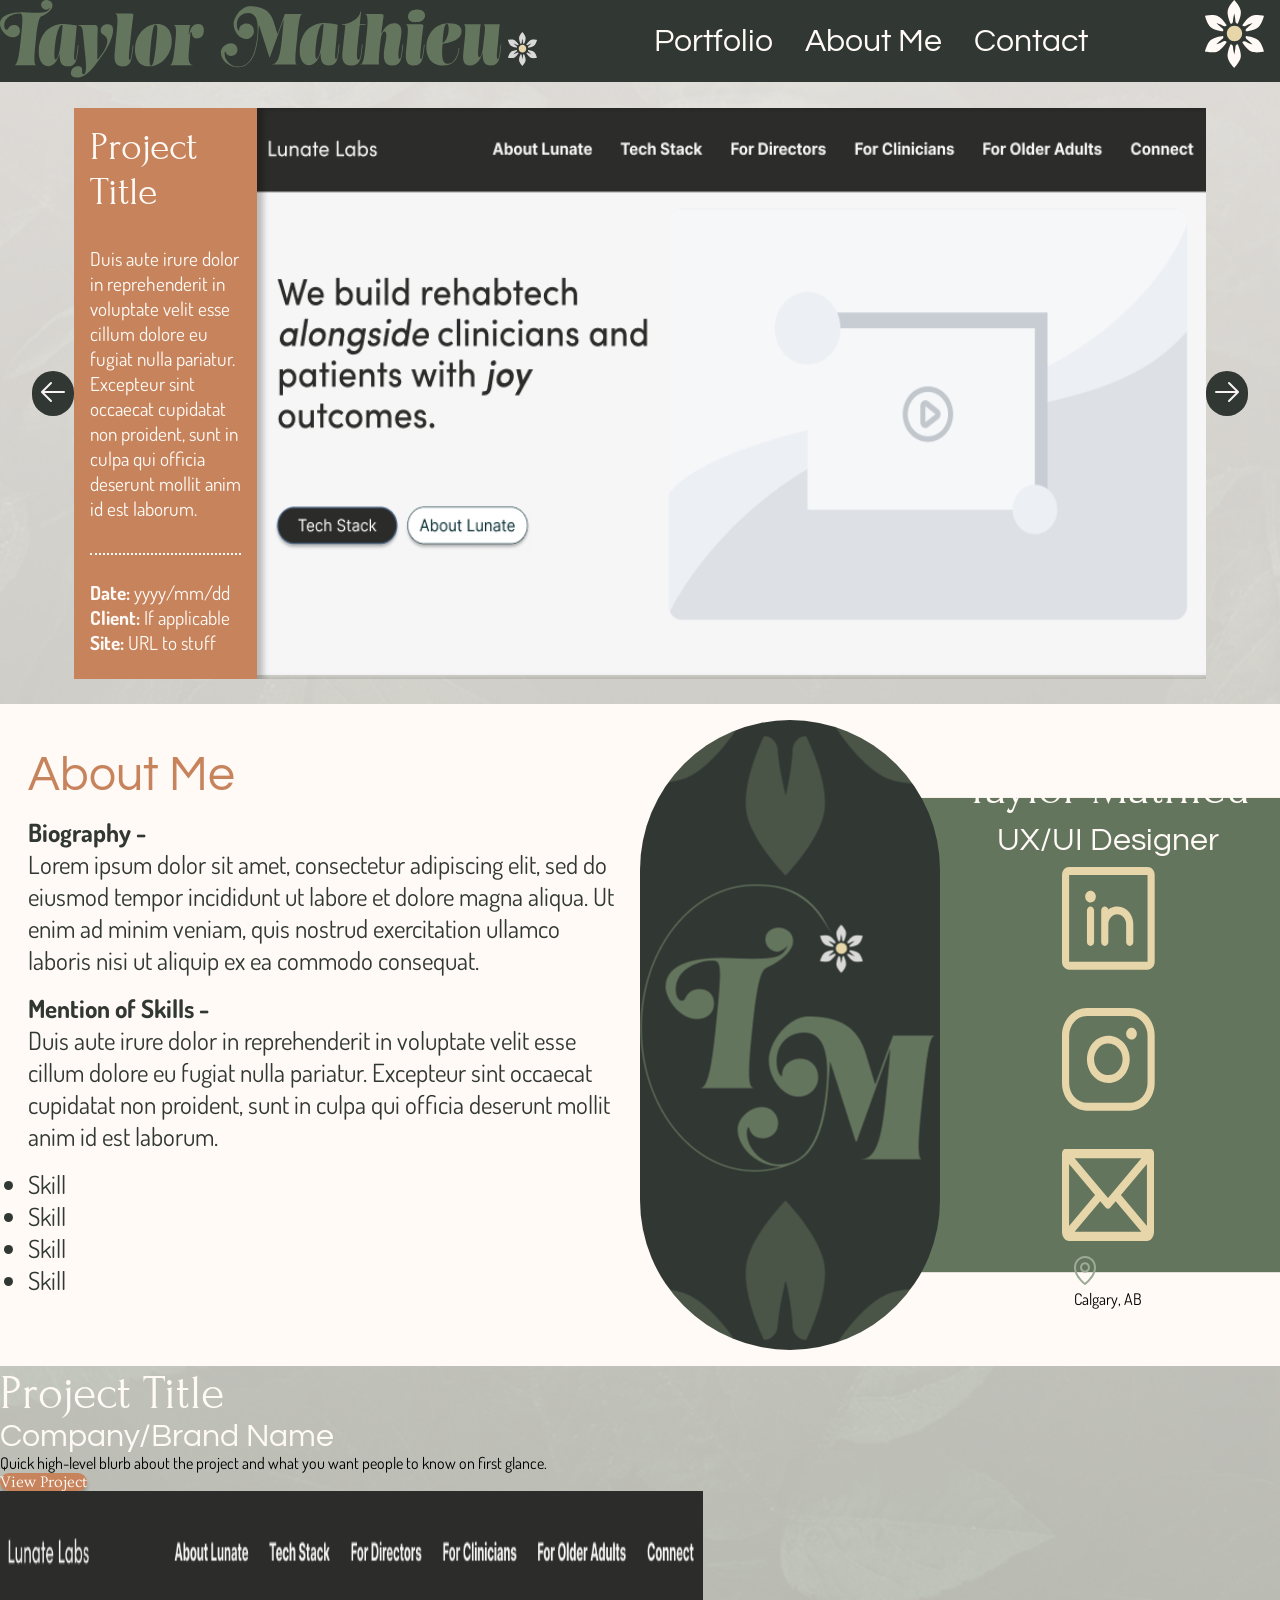
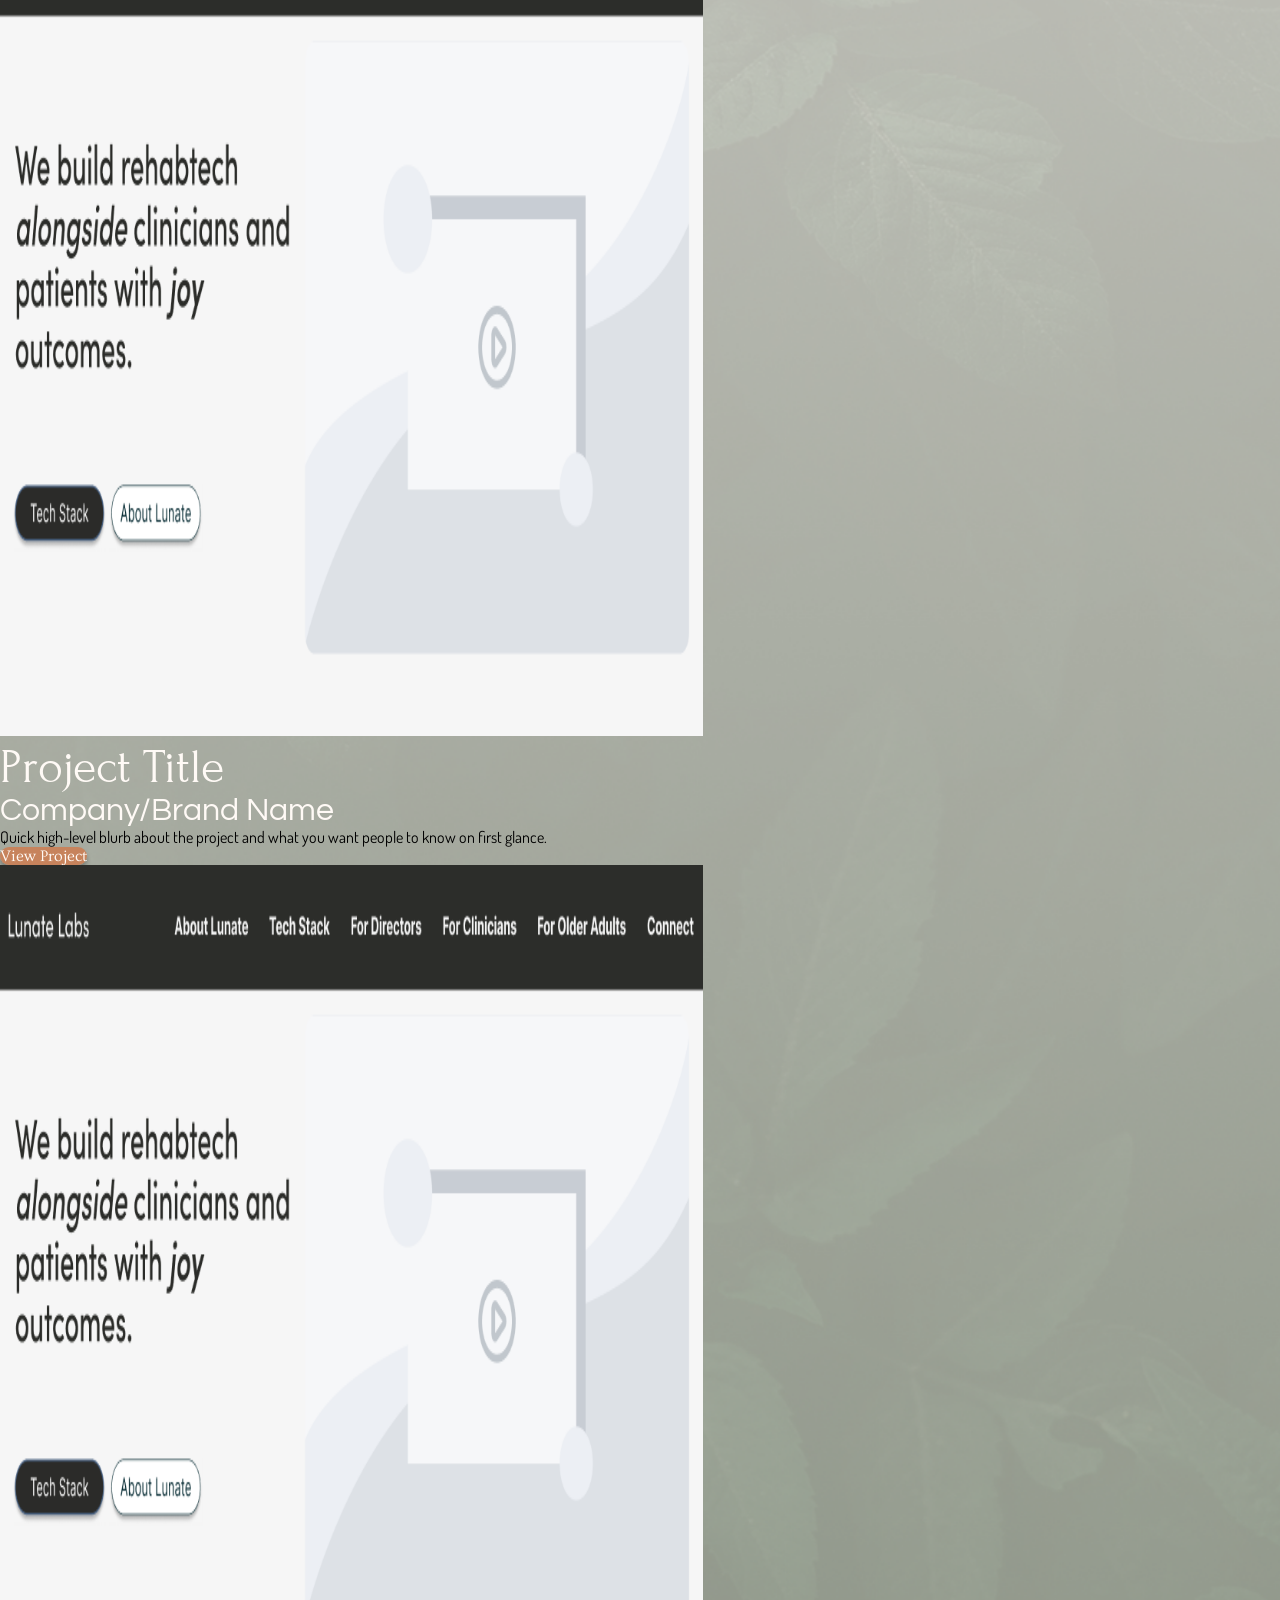
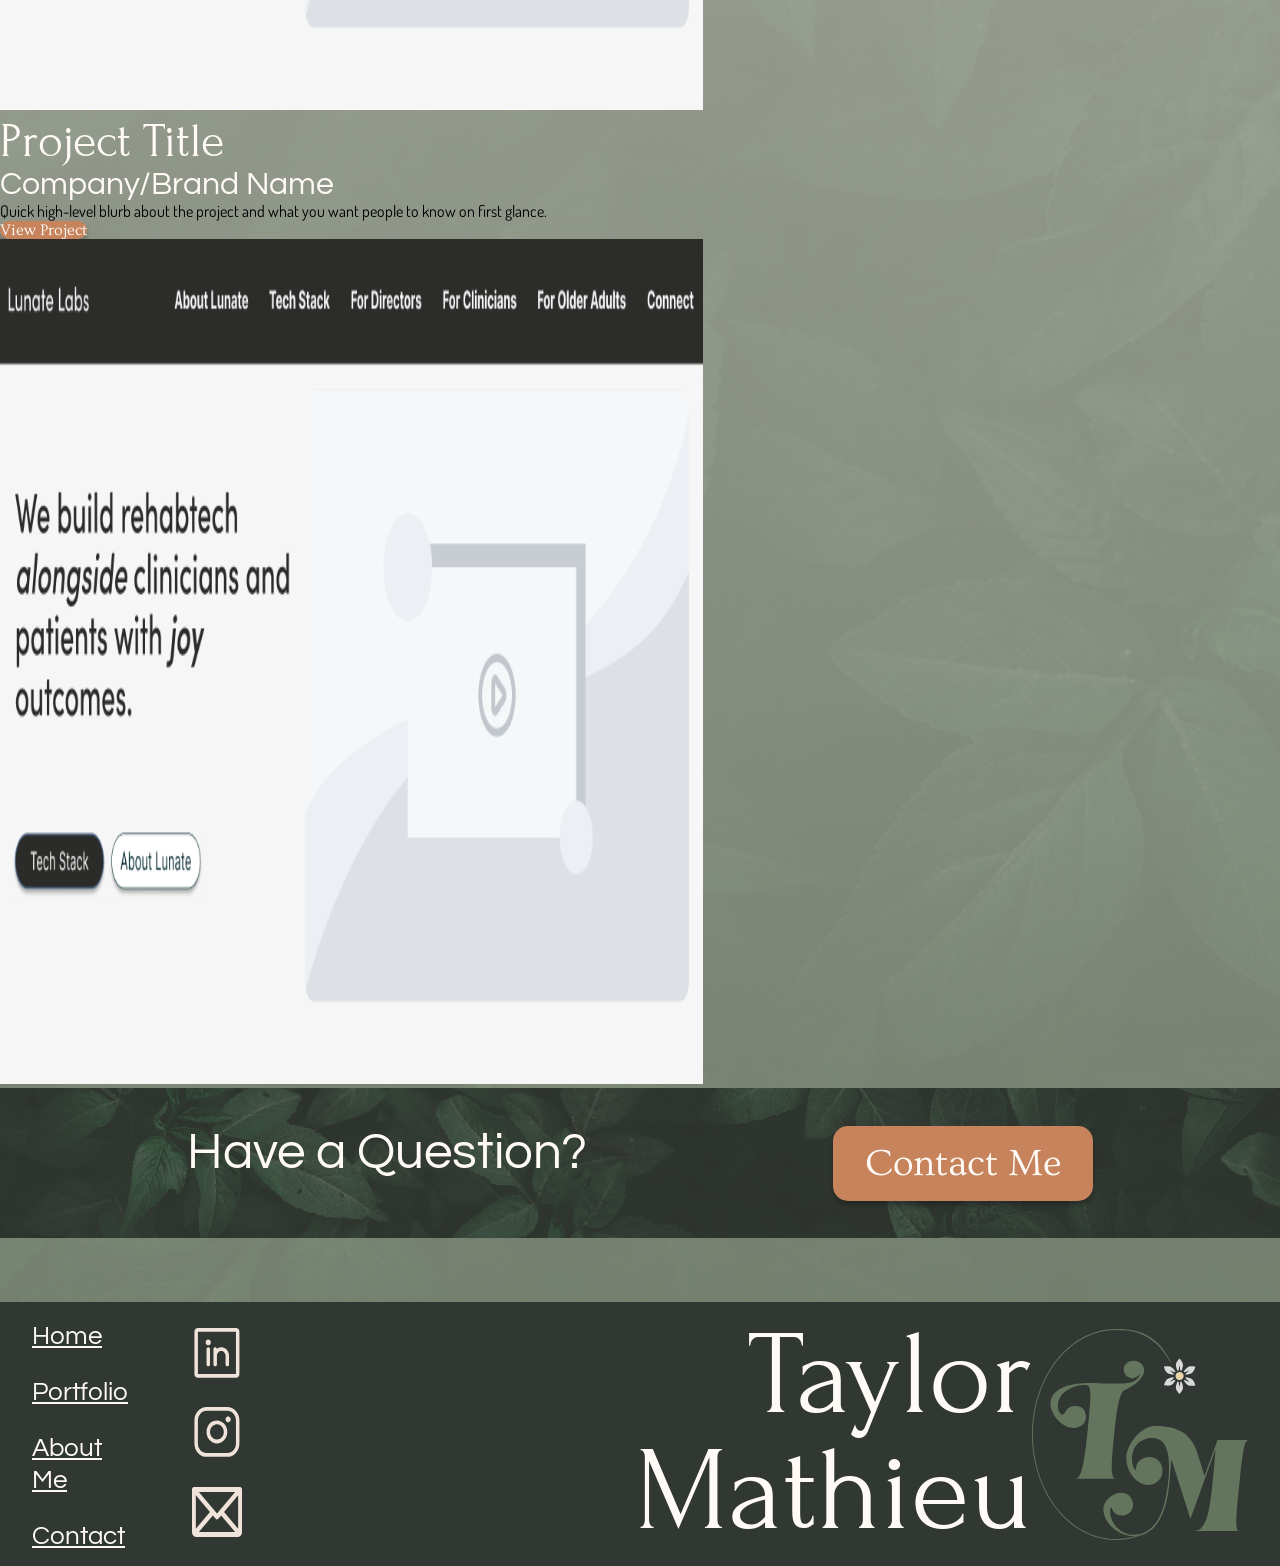
==== index.html @ d62d055a "index & global - completed move includes to folder, prep for php transition" ====
<!DOCTYPE html>
<html lang="en">
<head>
    <meta charset="UTF-8">
    <meta name="viewport" content="width=device-width, initial-scale=1.0">
    <title>Taylor Mathieu || Home</title>
    <link rel="stylesheet" href="css/global.css">
    <link rel="stylesheet" href="css/index.css">

</head>
<body>
    <nav>
        <a href="" class="navWordmark">
            <svg width="537" height="78" viewBox="0 0 537 78" fill="none" xmlns="http://www.w3.org/2000/svg">
    <path d="M20.9 38.2902C22.99 17.8402 23.1 13.7702 20 13.4502C15.9 13.0202 4.19 15.6802 4.19 25.1902C4.19 29.6502 7.10999 30.8802 8.07999 28.7502C9.40999 25.9102 11.72 25.0402 13.98 25.0402C17.94 25.0402 19.92 27.6702 19.92 30.9102C19.92 34.7302 17.15 37.2102 12.83 37.2102C5.76999 37.2102 0 28.9302 0 24.1402C0 14.5602 12.22 11.7902 26.8 12.4002C45.99 13.2302 47.21 11.8602 49.48 8.94019C49.77 8.58019 50.54 7.2102 50.26 7.3902C49.54 8.2202 47.21 10.0502 45.48 9.74018C42.99 9.28018 41.13 7.36016 41.13 4.84016C41.13 1.38016 44.33 -0.199852 46.96 0.0201484C49.59 0.200148 52.52 2.00017 52.52 5.42017C52.52 10.8202 44.19 15.1302 42.11 16.0802C40.37 16.8702 38.25 17.3002 36.02 38.3602C34.54 52.3702 33.18 65.2202 36.2 65.2202V65.3602H14.45V65.2202C18.05 65.2202 19.6 51.0002 20.89 38.2902H20.9Z" fill="#64755E"/>
    <path d="M59.6 54.2003C59.6 53.9803 59.49 53.8403 59.38 54.2003C57.11 61.5403 53.4001 66.1502 48.18 66.1502C42.1701 66.1502 37.92 60.0302 38.82 48.8702C39.97 34.6502 48.58 23.9602 63.48 23.9602C67.66 23.9602 72.77 24.7902 76.01 25.3602C76.48 25.4302 76.6901 25.6802 76.6601 26.1502C76.0501 33.9602 75.9801 34.7503 75.6501 38.1403C74.2101 53.1903 73.31 59.8903 75.11 59.8903C76.12 59.8903 76.41 57.6203 77.7401 45.7003C77.7801 45.4803 77.92 45.3402 78.1 45.3402C78.32 45.3402 78.5001 45.5203 78.4601 45.7003C76.91 60.5303 76.23 66.3702 67.8 66.3702C61.97 66.3702 59.59 63.6003 59.59 54.2003H59.6ZM55.68 59.5302C56.87 59.5302 59.4201 55.6102 60.9401 41.3802L62.09 30.9402C62.34 28.4902 62.49 26.9802 62.63 25.6502C62.67 25.1502 62.49 24.8902 61.95 24.9302C58.85 25.0702 56.37 34.0402 55.29 42.9702C55.18 43.8002 53.2701 59.5302 55.6901 59.5302H55.68Z" fill="#64755E"/>
    <path d="M71.0501 71.7703C71.8101 68.5303 74.4701 66.2303 78.0701 66.2303C82.2801 66.2303 82.2501 68.6103 82.1001 71.5903C82.0601 73.6403 82.7501 74.3604 83.5801 74.3604C85.2401 74.3604 85.5201 72.4903 85.9201 69.3604C86.1401 67.7003 85.9901 62.3404 85.1301 54.0604C84.5501 48.5204 83.8001 41.7104 83.0801 33.8604C82.5001 27.4204 82.0701 26.1604 78.0401 25.1804L78.0801 25.0403H94.3201C95.6901 25.0403 97.5601 25.5804 97.7001 27.8104C97.8101 29.1404 97.4801 32.8103 97.4101 42.1003L97.3001 58.4803C97.3001 59.3803 98.0601 59.0603 98.5201 58.4803C102.8 53.1503 106.58 47.7504 107.34 41.7404C108.2 34.6104 99.9601 35.4803 100.64 29.9703C101.14 25.8303 104.24 24.1404 107.84 24.1404C112.3 24.1404 113.53 27.1304 112.95 31.8804C112.19 38.1104 108.09 47.5804 102.11 55.3904C96.5701 62.6604 88.2501 77.4603 76.7601 77.4603C71.9401 77.4603 70.3201 74.9403 71.0401 71.7703H71.0501Z" fill="#64755E"/>
    <path d="M115.65 43.3703C117.41 25.8003 118.93 13.6703 115.22 13.6703L115.26 13.5303H131.43C132.94 13.5303 133.55 14.3903 133.34 15.8703C132.62 20.9103 131.58 29.7303 130.14 43.2703C128.88 54.9703 128.41 59.9003 129.71 59.9003C130.79 59.9003 131.22 58.0303 132.63 45.7103C132.67 45.4903 132.81 45.3503 132.99 45.3503C133.21 45.3503 133.39 45.5303 133.35 45.7103C131.77 60.4703 131.12 66.3803 122.73 66.3803C112.15 66.3803 114.45 55.7203 115.67 43.3703H115.65Z" fill="#64755E"/>
    <path d="M135.27 45.4203C136.96 33.6103 145.89 24.0303 157.23 24.0303C168.57 24.0303 172.86 34.3303 171.63 43.9803C170.12 56.0003 160.86 66.3703 149.16 66.3703C136.59 66.3703 133.97 54.3803 135.26 45.4203H135.27ZM151.15 65.6503C153.17 65.6503 154.32 60.5403 156.15 43.6203C157.77 28.4603 157.7 24.7503 155.68 24.7503C153.56 24.7503 152.55 28.8203 150.75 45.7803C149.2 60.6503 149.13 65.6503 151.15 65.6503Z" fill="#64755E"/>
    <path d="M175.05 44.4103C176.09 34.4703 176.99 25.1804 173.83 25.1804L173.87 25.0403H190.47C188.85 28.1703 188.74 33.9003 188.74 34.5403C188.7 34.8303 189.17 34.8303 189.24 34.5403C189.85 31.5903 190.9 24.1003 198.24 24.1003C202.52 24.1003 204.25 27.2703 203.82 31.3403C203.17 37.5303 199.68 38.4304 196.94 38.4304C191.07 38.4304 192.55 31.9904 191.04 31.9904C190.14 31.9904 190.46 35.5203 189.38 45.7803C188.01 58.8903 187.9 65.2203 193.95 65.2203V65.3604H169.61V65.2203C172.71 65.2203 173.71 57.1603 175.05 44.4103Z" fill="#64755E"/>
    <path d="M220.81 52.4303C220.81 47.6403 225.95 43.2403 230.85 43.2403C235.39 43.2403 237.8 47.1303 237.44 50.5103C237.08 54.1103 234.02 55.9503 231.14 55.9503C228.76 55.9503 226.32 54.8003 225.52 51.8103C225.3 50.9503 224.62 51.5603 224.62 53.9003C224.62 59.7303 230.49 66.6103 237.8 66.6103C248.24 66.6103 255.33 57.7503 257.39 35.2903C259.19 15.8803 253.07 12.9003 248.24 12.9003C241.94 12.9003 236.86 17.2203 236.86 24.6403C236.86 26.4003 237.22 29.0303 238.48 30.4003C238.73 30.6503 239.09 30.7603 239.09 30.4003C239.09 25.6503 243.12 23.5203 246.61 23.5203C250.53 23.5203 253.92 26.3603 253.99 31.0803C254.06 35.4003 250.39 39.0003 245.78 39.0003C239.41 39.0003 233.65 31.4703 233.65 24.0903C233.65 16.7103 241.71 6.32031 249.89 6.32031C263.21 6.32031 270.34 10.9103 273.65 21.6403L277.39 33.7703C277.43 33.9103 277.5 33.9103 277.61 33.7703L284.85 14.1103H301.92V14.2503C299.54 14.2503 298.43 25.5503 297.17 37.5103C295.77 50.6903 294.25 64.3703 296.63 64.3703V64.5103H272V64.3703C279.2 64.3703 280.68 50.6203 282.04 37.4403C282.69 31.1803 283.41 24.5503 283.62 19.8003C283.62 19.6603 283.58 19.5103 283.48 19.8003L269.87 57.1303C269.76 57.4503 269.51 57.4503 269.4 57.1303L259 24.9103C258.96 24.7703 258.86 24.7703 258.86 24.9103L258.07 35.2803C256.34 57.6703 248.89 67.3203 237.87 67.3203C228.87 67.3203 220.81 59.7003 220.81 52.4303Z" fill="#64755E"/>
    <path d="M320.59 53.3604C320.59 53.1404 320.48 53.0004 320.37 53.3604C318.1 60.7004 314.39 65.3104 309.17 65.3104C303.16 65.3104 298.91 59.1903 299.81 48.0303C300.96 33.8103 309.57 23.1204 324.47 23.1204C328.65 23.1204 333.76 23.9503 337 24.5203C337.47 24.5903 337.68 24.8404 337.65 25.3104C337.04 33.1204 336.97 33.9104 336.64 37.3004C335.2 52.3504 334.3 59.0504 336.1 59.0504C337.11 59.0504 337.4 56.7803 338.73 44.8604C338.77 44.6404 338.91 44.5004 339.09 44.5004C339.31 44.5004 339.49 44.6804 339.45 44.8604C337.9 59.6904 337.22 65.5303 328.79 65.5303C322.96 65.5303 320.58 62.7604 320.58 53.3604H320.59ZM316.67 58.6904C317.86 58.6904 320.41 54.7703 321.93 40.5403L323.08 30.1003C323.33 27.6503 323.48 26.1404 323.62 24.8104C323.66 24.3104 323.48 24.0503 322.94 24.0903C319.84 24.2303 317.36 33.2004 316.28 42.1304C316.17 42.9604 314.26 58.6904 316.68 58.6904H316.67Z" fill="#64755E"/>
    <path d="M342.33 53.5703L345.28 25.6303C345.32 25.2703 344.92 24.9103 344.56 24.9103H342.33C342.11 24.9103 341.97 24.6903 342.01 24.5503C342.01 24.4103 342.19 24.1903 342.41 24.1903C349.75 24.1903 359.62 18.6503 360.34 11.8003C360.38 11.3703 361.1 11.3703 361.06 11.8003L359.84 23.4703C359.8 23.9003 360.06 24.1903 360.49 24.1903H365.32C365.54 24.1903 365.64 24.3303 365.64 24.5503C365.6 24.6903 365.46 24.9103 365.24 24.9103H360.42C359.99 24.9103 359.66 25.2003 359.63 25.6303L358.37 37.3003C357.11 49.5403 355.81 59.8403 358.41 59.8403C360.28 59.8403 360.75 55.8103 361.9 44.9303C361.94 44.7103 362.08 44.5703 362.3 44.5703C362.44 44.5703 362.66 44.7103 362.62 44.9303C361 60.2703 360.39 65.6003 350.16 65.6003C345.05 65.6003 341.52 61.5003 342.35 53.5803L342.33 53.5703Z" fill="#64755E"/>
    <path d="M385.5 42.4803C387.26 33.8003 386.15 31.5303 384.31 31.5303C382.26 31.5303 381.14 35.6704 380.31 42.5504C379.59 48.5604 378.29 63.8304 379.23 64.3704V64.5104H360.29V64.3704C363.53 64.3704 364.43 55.7303 365.83 42.4803C366.69 34.2003 369.57 14.2504 365.33 14.2504L365.37 14.1104H381.5C382.98 14.1104 383.66 14.9403 383.52 16.4103C383.27 18.6803 381.61 30.4504 381.36 32.7604C381.32 33.0504 381.76 33.0504 381.86 32.8304C385.42 25.8504 389.53 23.2504 393.96 23.2504C402.71 23.2504 402.53 30.8504 399.72 44.2404C397.56 54.5004 398.32 59.0403 399.61 59.0403C400.69 59.0403 401.12 57.1703 402.53 44.8503C402.57 44.6303 402.71 44.4904 402.89 44.4904C403.11 44.4904 403.29 44.6703 403.25 44.8503C401.67 59.6103 401.02 65.5203 392.63 65.5203C382.05 65.5203 383.02 54.7203 385.5 42.4803Z" fill="#64755E"/>
    <path d="M406.95 42.5203C408.03 31.7203 408.93 24.3403 405.22 24.3403L405.26 24.2003H421.43C422.94 24.2003 423.59 25.0603 423.34 26.5403C422.84 29.4603 422.26 34.5703 421.43 42.4203C420.17 54.1203 419.7 59.0503 421 59.0503C422.08 59.0503 422.51 57.1803 423.92 44.8603C423.96 44.6403 424.1 44.5003 424.28 44.5003C424.5 44.5003 424.68 44.6803 424.64 44.8603C423.06 59.6203 422.41 65.5303 414.02 65.5303C403.44 65.5303 405.74 54.8703 406.96 42.5203H406.95ZM417.21 9.79028C422.32 9.79028 425.09 12.0903 424.7 15.9103C424.3 19.8003 421.03 22.1003 415.91 22.1003C410.79 22.1003 407.95 19.8003 408.35 15.9103C408.75 12.0903 412.02 9.79028 417.21 9.79028Z" fill="#64755E"/>
    <path d="M426.54 44.2802C427.62 34.2001 434.89 23.1802 448.68 23.1802C457.86 23.1802 461.93 26.4202 461.53 31.8202C461.21 36.2102 458 41.6802 443.31 43.6302C442.88 43.7002 442.55 43.9902 442.52 44.4202C441.51 56.5202 442.2 63.8602 447.67 63.8602C452.85 63.8602 457.82 57.8102 458.65 48.3102C458.69 48.0902 458.9 47.9502 459.05 47.9502C459.2 47.9502 459.41 48.0902 459.37 48.3102C457.86 61.3402 451.66 65.5901 443.1 65.5901C431.58 65.5901 425.21 56.8801 426.54 44.2802ZM443.39 42.6302C446.74 40.0702 448.36 34.5702 448.65 30.2802C448.97 25.4602 447.97 23.9102 446.85 23.9102C445.34 23.9102 443.68 25.8902 442.67 42.1302C442.63 42.7102 442.99 42.9602 443.39 42.6302Z" fill="#64755E"/>
    <path d="M463.29 53.5704C465.34 34.0604 466.67 24.3404 463.33 24.3404L463.37 24.2004H480.87L480.83 24.3404C480.11 26.1404 479.89 33.3804 478.53 46.2304C477.7 54.0804 477.88 57.1704 479.39 57.1704C481.19 57.1704 482.31 52.9204 483.17 46.1504C485.33 29.2304 486.05 24.3304 482.77 24.3304L482.81 24.1904H499.95L499.91 24.3304C499.26 26.1304 499.15 31.5704 497.89 43.5604C496.74 54.5004 496.2 59.0404 497.96 59.0404C498.97 59.0404 499.26 56.7704 500.59 44.8504C500.63 44.6304 500.77 44.4904 500.95 44.4904C501.17 44.4904 501.35 44.6704 501.31 44.8504C499.76 59.6804 499.08 65.5204 490.65 65.5204C484.82 65.5204 482.69 62.7504 482.69 53.3504C482.69 53.1304 482.58 52.9904 482.47 53.3504C481.39 57.3804 477.54 65.5904 469.8 65.5904C463.61 65.5904 462.56 60.3304 463.28 53.5704H463.29Z" fill="#64755E"/>
    <path d="M424.91 15.9505C424.91 19.2705 421.24 21.8704 416.72 22.1204C412.2 22.3704 407.54 20.6804 408.22 15.9704C408.46 14.3004 409.28 12.2104 411.04 11.1104C412.8 10.0104 415.91 9.67043 418.17 9.79043C423.62 10.0804 424.91 12.5605 424.91 15.9505Z" fill="#64755E"/>
    <path d="M526.252 48.7086C526.252 50.8546 524.565 52.5943 522.484 52.5943C520.404 52.5943 518.717 50.8546 518.717 48.7086C518.717 46.5626 520.404 44.8229 522.484 44.8229C524.565 44.8229 526.252 46.5626 526.252 48.7086Z" fill="#E7D6A9"/>
    <path d="M525.583 60.56C525.196 63.0131 522.381 66 522.381 66C522.381 66 519.629 63.1301 519.178 60.7543C518.671 58.0808 520.603 54.1486 520.603 54.1486C521.206 54.1486 521.686 54.6921 521.728 55.3124C521.842 57.0221 522.381 59.0752 522.381 59.2C522.381 59.3271 522.885 57.1669 522.965 55.3129C522.992 54.6894 523.471 54.1486 524.076 54.1486C524.076 54.1486 525.985 58.0171 525.583 60.56Z" fill="#D9D9D9"/>
    <path d="M514.174 57.694C511.943 58.6347 508.003 57.7185 508.003 57.7185C508.003 57.7185 508.939 53.7992 510.668 52.1622C512.614 50.3203 516.875 49.9658 516.875 49.9658C517.189 50.4961 516.99 51.2015 516.499 51.5622C515.145 52.5561 513.729 54.1019 513.626 54.1671C513.521 54.2335 515.57 53.5485 517.145 52.6511C517.675 52.3493 518.372 52.4877 518.688 53.02C518.688 53.02 516.486 56.7188 514.174 57.694Z" fill="#D9D9D9"/>
    <path d="M530.829 57.7649C533.06 58.7056 537 57.7895 537 57.7895C537 57.7895 536.064 53.8701 534.335 52.2332C532.389 50.3912 528.128 50.0367 528.128 50.0367C527.813 50.567 528.013 51.2725 528.504 51.6331C529.857 52.627 531.274 54.1729 531.377 54.238C531.482 54.3044 529.433 53.6195 527.858 52.7221C527.328 52.4202 526.631 52.5587 526.315 53.0909C526.315 53.0909 528.517 56.7898 530.829 57.7649Z" fill="#D9D9D9"/>
    <path d="M530.829 39.9414C533.06 39.0007 537 39.9168 537 39.9168C537 39.9168 536.064 43.8362 534.335 45.4731C532.389 47.3151 528.128 47.6696 528.128 47.6696C527.813 47.1393 528.013 46.4338 528.504 46.0732C529.857 45.0793 531.274 43.5334 531.377 43.4683C531.482 43.4019 529.433 44.0868 527.858 44.9842C527.328 45.2861 526.631 45.1476 526.315 44.6154C526.315 44.6154 528.517 40.9165 530.829 39.9414Z" fill="#D9D9D9"/>
    <path d="M514.171 39.9414C511.94 39.0007 508 39.9168 508 39.9168C508 39.9168 508.936 43.8362 510.665 45.4731C512.611 47.3151 516.872 47.6696 516.872 47.6696C517.187 47.1393 516.987 46.4338 516.496 46.0732C515.143 45.0793 513.726 43.5334 513.623 43.4683C513.518 43.4019 515.567 44.0868 517.142 44.9842C517.672 45.2861 518.369 45.1476 518.685 44.6154C518.685 44.6154 516.483 40.9165 514.171 39.9414Z" fill="#D9D9D9"/>
    <path d="M525.583 37.44C525.196 34.9869 522.381 32 522.381 32C522.381 32 519.629 34.8699 519.178 37.2457C518.671 39.9192 520.603 43.8514 520.603 43.8514C521.206 43.8514 521.686 43.3079 521.728 42.6876C521.842 40.978 522.381 38.9248 522.381 38.8C522.381 38.6729 522.885 40.8331 522.965 42.6871C522.992 43.3106 523.471 43.8514 524.076 43.8514C524.076 43.8514 525.985 39.9829 525.583 37.44Z" fill="#D9D9D9"/>
            </svg>
        </a>

        <ul>
            <li><a href="">Portfolio</a></li>
            <li><a href="">About Me</a></li>
            <li><a href="">Contact</a></li>
        </ul>
        <svg width="59" height="68" viewBox="0 0 59 68" fill="none" xmlns="http://www.w3.org/2000/svg" class="navFlower">
        <path d="M35.773 57.12C34.9854 62.0262 29.2574 68 29.2574 68C29.2574 68 23.6581 62.2603 22.7418 57.5086C21.7108 52.1617 25.6416 44.2971 25.6416 44.2971C26.8683 44.2971 27.8436 45.3842 27.9284 46.6249C28.1621 50.0441 29.2574 54.1504 29.2574 54.4C29.2574 54.6542 30.2829 50.3339 30.4468 46.6259C30.5019 45.3789 31.4756 44.2971 32.7068 44.2971C32.7068 44.2971 36.5894 52.0342 35.773 57.12Z" fill="#FFFAF6"/>
        <path d="M12.5606 51.3879C8.02244 53.2694 0.0059886 51.4371 0.0059886 51.4371C0.0059886 51.4371 1.90952 43.5983 5.42784 40.3245C9.38687 36.6405 18.055 35.9315 18.055 35.9315C18.6957 36.9921 18.2908 38.4031 17.2914 39.1244C14.5374 41.1122 11.6554 44.2038 11.4455 44.3341C11.2317 44.4669 15.4013 43.0971 18.6058 41.3022C19.6835 40.6985 21.102 40.9754 21.745 42.0399C21.745 42.0399 17.2648 49.4376 12.5606 51.3879Z" fill="#FFFAF6"/>
        <path d="M46.4454 51.5298C50.9835 53.4113 59 51.579 59 51.579C59 51.579 57.0965 43.7402 53.5781 40.4664C49.6191 36.7825 40.951 36.0734 40.951 36.0734C40.3103 37.134 40.7152 38.545 41.7146 39.2663C44.4686 41.2541 47.3505 44.3457 47.5605 44.4761C47.7743 44.6088 43.6047 43.239 40.4002 41.4441C39.3224 40.8405 37.904 41.1174 37.261 42.1819C37.261 42.1819 41.7412 49.5795 46.4454 51.5298Z" fill="#FFFAF6"/>
        <path d="M46.4454 15.8827C50.9835 14.0013 59 15.8336 59 15.8336C59 15.8336 57.0965 23.6724 53.5781 26.9462C49.6191 30.6301 40.951 31.3392 40.951 31.3392C40.3103 30.2786 40.7152 28.8676 41.7146 28.1463C44.4686 26.1585 47.3505 23.0669 47.5605 22.9365C47.7743 22.8038 43.6047 24.1736 40.4002 25.9685C39.3224 26.5721 37.904 26.2952 37.261 25.2307C37.261 25.2307 41.7412 17.8331 46.4454 15.8827Z" fill="#FFFAF6"/>
        <path d="M12.5546 15.8827C8.01645 14.0013 0 15.8336 0 15.8336C0 15.8336 1.90353 23.6724 5.42185 26.9462C9.38088 30.6301 18.049 31.3392 18.049 31.3392C18.6897 30.2786 18.2848 28.8676 17.2854 28.1463C14.5314 26.1585 11.6495 23.0669 11.4395 22.9365C11.2257 22.8038 15.3953 24.1736 18.5998 25.9685C19.6776 26.5721 21.096 26.2952 21.739 25.2307C21.739 25.2307 17.2588 17.8331 12.5546 15.8827Z" fill="#FFFAF6"/>
        <path d="M35.773 10.88C34.9854 5.97384 29.2574 0 29.2574 0C29.2574 0 23.6581 5.73973 22.7418 10.4914C21.7108 15.8383 25.6416 23.7029 25.6416 23.7029C26.8683 23.7029 27.8436 22.6158 27.9284 21.3751C28.1621 17.9559 29.2574 13.8496 29.2574 13.6C29.2574 13.3458 30.2829 17.6661 30.4468 21.3741C30.5019 22.6211 31.4756 23.7029 32.7068 23.7029C32.7068 23.7029 36.5894 15.9658 35.773 10.88Z" fill="#FFFAF6"/>
        <path d="M37.1337 33.4171C37.1337 37.7092 33.7018 41.1886 29.4683 41.1886C25.2348 41.1886 21.8029 37.7092 21.8029 33.4171C21.8029 29.1251 25.2348 25.6457 29.4683 25.6457C33.7018 25.6457 37.1337 29.1251 37.1337 33.4171Z" fill="#E7D6A9"/>
        </svg>

    </nav>

        <main>
            <div class="hero">
                <button class="carouselButton"class="prevBtn" aria-label="Previous slide">
                        <svg xmlns="http://www.w3.org/2000/svg" width="32" height="32" fill="#f7f2f6" viewBox="0 0 256 256">
                        <path d="M224,128a8,8,0,0,1-8,8H59.31l58.35,58.34a8,8,0,0,1-11.32,11.32l-72-72a8,8,0,0,1,0-11.32l72-72a8,8,0,0,1,11.32,11.32L59.31,120H216A8,8,0,0,1,224,128Z"/>
                        </svg>
                </button>
                <div class="carouselTrack">
                    <div class="carouselCard">
                        <section id="heroCard">
                            <h3>Project Title</h3>
                            <p class="heroDetails">Duis aute irure dolor in reprehenderit in voluptate velit esse cillum dolore eu fugiat nulla pariatur. Excepteur sint occaecat cupidatat non proident, sunt in culpa qui officia deserunt mollit anim id est laborum.
                                <br>
                            </p>
                            <p id="heroData">
                                <br>
                                <strong>Date:</strong> yyyy/mm/dd
                                <br>
                                <strong>Client:</strong> If applicable
                                <br><strong>Site:</strong> URL to stuff
                            </p>
                        </section>

                        <div class="heroIMG">
                            <img src="assets/projects/LunateLabs.png" 
                            alt=""
                            width="949"
                            height="567">
                        </div>
                    </div>
                </div>

                <button class="carouselButton"class="nextBtn" aria-label="Next slide">
                    <svg xmlns="http://www.w3.org/2000/svg" width="32" height="32" fill="#f7f2f6" viewBox="0 0 256 256">
                    <path d="M32,128a8,8,0,0,1,8-8H196.69L138.34,61.66a8,8,0,0,1,11.32-11.32l72,72a8,8,0,0,1,0,11.32l-72,72a8,8,0,0,1-11.32-11.32L196.69,136H40A8,8,0,0,1,32,128Z"/>
                    </svg>
                </button>  
                
                <div class="dotsContainer" id="dotsGraphic">
                </div>

                <div class="carouselFooter">
                    <span class="slideCounter" id="counterGraphic">
                    </span>
                </div>

            </div>

            <section id="aboutMe">
                <div class="textBox">
                    <h2>About Me</h2>
                    <p><strong>Biography - </strong>
                        <br>Lorem ipsum dolor sit amet, consectetur adipiscing elit, sed do eiusmod tempor incididunt ut labore et dolore magna aliqua. Ut enim ad minim veniam, quis nostrud exercitation ullamco laboris nisi ut aliquip ex ea commodo consequat. 
                    </p>

                    <p>
                        <strong>Mention of Skills -</strong> <br>Duis aute irure dolor in reprehenderit in voluptate velit esse cillum dolore eu fugiat nulla pariatur. Excepteur sint occaecat cupidatat non proident, sunt in culpa qui officia deserunt mollit anim id est laborum.
                    </p>

                    <ul>
                        <li>Skill</li>
                        <li>Skill</li>
                        <li>Skill</li>
                        <li>Skill</li>
                    </ul>  
                </div>

                <div class="changingImage">

                </div>

                <div class="aboutDetails">
                    <h3>Taylor Mathieu</h3>
                    <h4>UX/UI Designer</h4>
                    <div class="iconHolder">
                        <ul>
                            <li>
                                <a href="">
                                    <svg width="93" height="103" viewBox="0 0 93 103" fill="none" xmlns="http://www.w3.org/2000/svg">
                                    <path d="M85.5441 0H7.12867C5.23803 0 3.42483 0.831784 2.08794 2.31237C0.751054 3.79296 0 5.80106 0 7.89493V94.7391C0 96.833 0.751054 98.8411 2.08794 100.322C3.42483 101.802 5.23803 102.634 7.12867 102.634H85.5441C87.4347 102.634 89.2479 101.802 90.5848 100.322C91.9217 98.8411 92.6728 96.833 92.6728 94.7391V7.89493C92.6728 5.80106 91.9217 3.79296 90.5848 2.31237C89.2479 0.831784 87.4347 0 85.5441 0ZM85.5441 94.7391H7.12867V7.89493H85.5441V94.7391ZM32.079 43.4221V75.0018C32.079 76.0487 31.7035 77.0528 31.0351 77.7931C30.3666 78.5334 29.46 78.9492 28.5147 78.9492C27.5694 78.9492 26.6628 78.5334 25.9943 77.7931C25.3259 77.0528 24.9504 76.0487 24.9504 75.0018V43.4221C24.9504 42.3752 25.3259 41.3711 25.9943 40.6308C26.6628 39.8905 27.5694 39.4746 28.5147 39.4746C29.46 39.4746 30.3666 39.8905 31.0351 40.6308C31.7035 41.3711 32.079 42.3752 32.079 43.4221ZM71.2867 57.2382V75.0018C71.2867 76.0487 70.9112 77.0528 70.2428 77.7931C69.5743 78.5334 68.6677 78.9492 67.7224 78.9492C66.7771 78.9492 65.8705 78.5334 65.202 77.7931C64.5336 77.0528 64.1581 76.0487 64.1581 75.0018V57.2382C64.1581 54.6209 63.2193 52.1107 61.5481 50.26C59.877 48.4093 57.6105 47.3696 55.2472 47.3696C52.8839 47.3696 50.6174 48.4093 48.9463 50.26C47.2752 52.1107 46.3364 54.6209 46.3364 57.2382V75.0018C46.3364 76.0487 45.9609 77.0528 45.2924 77.7931C44.624 78.5334 43.7174 78.9492 42.772 78.9492C41.8267 78.9492 40.9201 78.5334 40.2517 77.7931C39.5832 77.0528 39.2077 76.0487 39.2077 75.0018V43.4221C39.2121 42.4552 39.5368 41.5237 40.1202 40.8043C40.7036 40.085 41.5051 39.6278 42.3727 39.5195C43.2403 39.4112 44.1136 39.6593 44.827 40.2167C45.5403 40.7742 46.0441 41.6022 46.2428 42.5438C48.654 40.7323 51.4653 39.6823 54.3746 39.5068C57.284 39.3312 60.1816 40.0367 62.7562 41.5473C65.3309 43.058 67.4853 45.3168 68.9883 48.0813C70.4912 50.8457 71.2858 54.0114 71.2867 57.2382ZM33.8612 29.606C33.8612 30.7771 33.5476 31.9219 32.9602 32.8956C32.3727 33.8693 31.5377 34.6283 30.5607 35.0764C29.5838 35.5246 28.5088 35.6419 27.4716 35.4134C26.4345 35.1849 25.4819 34.621 24.7341 33.7929C23.9864 32.9648 23.4772 31.9097 23.2709 30.7611C23.0646 29.6125 23.1705 28.422 23.5752 27.34C23.9798 26.2581 24.6651 25.3333 25.5443 24.6827C26.4236 24.032 27.4573 23.6848 28.5147 23.6848C29.9327 23.6848 31.2926 24.3086 32.2952 25.4191C33.2979 26.5295 33.8612 28.0356 33.8612 29.606Z" fill="#E7D6A9"/>
                                    </svg>
                                </a>
                            </li>

                            <li>
                                <a href="">
                                    <svg width="93" height="103" viewBox="0 0 93 103" fill="none" xmlns="http://www.w3.org/2000/svg">
                                    <path d="M46.3364 27.6322C42.1066 27.6322 37.9719 29.0213 34.4549 31.6238C30.938 34.2264 28.1969 37.9254 26.5783 42.2532C24.9596 46.5811 24.5361 51.3433 25.3613 55.9377C26.1865 60.5321 28.2233 64.7523 31.2142 68.0647C34.2051 71.3771 38.0157 73.6328 42.1642 74.5467C46.3127 75.4606 50.6127 74.9915 54.5205 73.1989C58.4282 71.4062 61.7683 68.3705 64.1182 64.4756C66.4681 60.5806 67.7224 56.0014 67.7224 51.317C67.7165 45.0374 65.4615 39.0169 61.4521 34.5766C57.4427 30.1362 52.0065 27.6388 46.3364 27.6322ZM46.3364 67.1069C43.5165 67.1069 40.76 66.1808 38.4154 64.4458C36.0708 62.7108 34.2434 60.2447 33.1643 57.3595C32.0852 54.4743 31.8029 51.2995 32.353 48.2366C32.9031 45.1736 34.261 42.3601 36.2549 40.1519C38.2488 37.9436 40.7893 36.4398 43.5549 35.8306C46.3206 35.2213 49.1872 35.534 51.7924 36.7291C54.3976 37.9242 56.6243 39.948 58.1909 42.5446C59.7576 45.1413 60.5937 48.1941 60.5937 51.317C60.5937 55.5047 59.0916 59.5209 56.4178 62.4821C53.7441 65.4433 50.1177 67.1069 46.3364 67.1069ZM67.7224 0H24.9504C18.3353 0.00783683 11.9932 2.9216 7.31561 8.10195C2.63804 13.2823 0.00707621 20.3061 0 27.6322V75.0018C0.00707621 82.3279 2.63804 89.3517 7.31561 94.5321C11.9932 99.7124 18.3353 102.626 24.9504 102.634H67.7224C74.3375 102.626 80.6796 99.7124 85.3572 94.5321C90.0347 89.3517 92.6657 82.3279 92.6728 75.0018V27.6322C92.6657 20.3061 90.0347 13.2823 85.3572 8.10195C80.6796 2.9216 74.3375 0.00783683 67.7224 0ZM85.5441 75.0018C85.5441 80.2365 83.6665 85.2567 80.3242 88.9582C76.982 92.6596 72.449 94.7391 67.7224 94.7391H24.9504C20.2238 94.7391 15.6907 92.6596 12.3485 88.9582C9.00631 85.2567 7.12867 80.2365 7.12867 75.0018V27.6322C7.12867 22.3976 9.00631 17.3773 12.3485 13.6758C15.6907 9.97439 20.2238 7.89493 24.9504 7.89493H67.7224C72.449 7.89493 76.982 9.97439 80.3242 13.6758C83.6665 17.3773 85.5441 22.3976 85.5441 27.6322V75.0018ZM74.8511 25.6585C74.8511 26.8296 74.5375 27.9744 73.95 28.9481C73.3625 29.9219 72.5275 30.6808 71.5506 31.129C70.5736 31.5771 69.4986 31.6944 68.4615 31.4659C67.4244 31.2375 66.4717 30.6735 65.724 29.8454C64.9763 29.0173 64.4671 27.9623 64.2608 26.8137C64.0545 25.6651 64.1604 24.4745 64.565 23.3926C64.9697 22.3106 65.655 21.3858 66.5342 20.7352C67.4134 20.0846 68.4471 19.7373 69.5046 19.7373C70.9226 19.7373 72.2825 20.3612 73.2851 21.4716C74.2878 22.582 74.8511 24.0881 74.8511 25.6585Z" fill="#E7D6A9"/>
                                    </svg>

                                </a>
                            </li> 

                            <li>
                                <a href="">
                                    <svg width="92" height="92" viewBox="0 0 92 92" fill="none" xmlns="http://www.w3.org/2000/svg">
                                    <path d="M88.4615 0H3.53846C2.6 0 1.69998 0.484642 1.03639 1.34731C0.372801 2.20998 0 3.38 0 4.6V82.8C0 85.24 0.745602 87.58 2.07278 89.3054C3.39996 91.0307 5.20001 92 7.07692 92H84.9231C86.8 92 88.6 91.0307 89.9272 89.3054C91.2544 87.58 92 85.24 92 82.8V4.6C92 3.38 91.6272 2.20998 90.9636 1.34731C90.3 0.484642 89.4 0 88.4615 0ZM46 48.9612L12.6367 9.2H79.3633L46 48.9612ZM33.0448 46L7.07692 76.9408V15.0593L33.0448 46ZM38.2817 52.2388L43.5894 58.5925C44.2422 59.3715 45.0961 59.8038 45.9823 59.8038C46.8685 59.8038 47.7224 59.3715 48.3752 58.5925L53.6829 52.2388L79.3367 82.8H12.6367L38.2817 52.2388ZM58.9552 46L84.9231 15.0535V76.9465L58.9552 46Z" fill="#E7D6A9"/>
                                    </svg>
                                </a>
                            </li>                            
                        </ul>
                    </div>

                    <div class="location">
                        <svg width="22" height="29" viewBox="0 0 22 29" fill="none" xmlns="http://www.w3.org/2000/svg">
                        <path d="M11 6.21435C10.0111 6.21435 9.04439 6.51807 8.22215 7.0871C7.3999 7.65614 6.75904 8.46493 6.3806 9.4112C6.00216 10.3575 5.90315 11.3987 6.09607 12.4033C6.289 13.4078 6.7652 14.3306 7.46447 15.0548C8.16373 15.7791 9.05464 16.2723 10.0245 16.4721C10.9945 16.6719 11.9998 16.5694 12.9134 16.1774C13.827 15.7854 14.6079 15.1217 15.1573 14.2701C15.7068 13.4184 16 12.4172 16 11.393C16 10.0195 15.4732 8.70231 14.5355 7.73113C13.5979 6.75995 12.3261 6.21435 11 6.21435ZM11 14.5001C10.4067 14.5001 9.82664 14.3179 9.33329 13.9765C8.83994 13.6351 8.45542 13.1498 8.22836 12.582C8.0013 12.0143 7.94189 11.3895 8.05764 10.7868C8.1734 10.1841 8.45912 9.63041 8.87868 9.19587C9.29824 8.76132 9.83279 8.46539 10.4147 8.3455C10.9967 8.22561 11.5999 8.28714 12.1481 8.52232C12.6962 8.75749 13.1648 9.15575 13.4944 9.66672C13.8241 10.1777 14 10.7784 14 11.393C14 12.217 13.6839 13.0074 13.1213 13.5901C12.5587 14.1728 11.7956 14.5001 11 14.5001ZM11 0C8.08363 0.00342661 5.28766 1.20485 3.22548 3.34071C1.1633 5.47656 0.00330842 8.37242 0 11.393C0 15.4582 1.81375 19.7668 5.25 23.854C6.79403 25.7009 8.53182 27.364 10.4312 28.8126C10.5994 28.9346 10.7997 29 11.005 29C11.2103 29 11.4106 28.9346 11.5788 28.8126C13.4747 27.3634 15.2091 25.7004 16.75 23.854C20.1813 19.7668 22 15.4582 22 11.393C21.9967 8.37242 20.8367 5.47656 18.7745 3.34071C16.7123 1.20485 13.9164 0.00342661 11 0ZM11 26.6699C8.93375 24.9869 2 18.8049 2 11.393C2 8.92075 2.94821 6.54978 4.63604 4.80166C6.32387 3.05354 8.61305 2.07145 11 2.07145C13.3869 2.07145 15.6761 3.05354 17.364 4.80166C19.0518 6.54978 20 8.92075 20 11.393C20 18.8023 13.0663 24.9869 11 26.6699Z" fill="#9CAA97"/>
                        </svg>
                        <p>Calgary, AB</p>
                    </div>
                    

                </div>

            </section>

            <section id="projects">

                <div class="projectGrid">
                    <div class="card-right">
                        <h3>Project Title</h3>
                        <h4>Company/Brand Name</h4>

                        <p>
                            Quick high-level blurb about the project and what you want people to know on first glance. 
                        </p>
                        <a href="" class="button">
                            View Project
                        </a>

                    </div>

                    <div class="projectGridIMG">
                        <img src="./assets/projects/LunateLabs.png" 
                        alt=""
                        width="703"
                        height="845">
                    </div>
                </div>

                <div class="projectGrid">
                    <div class="card-left">
                        <h3>Project Title</h3>
                        <h4>Company/Brand Name</h4>

                        <p>
                            Quick high-level blurb about the project and what you want people to know on first glance. 
                        </p>
                        <a href="" class="button">
                            View Project
                        </a>

                    </div>

                    <div class="projectGridIMG">
                        <img src="./assets/projects/LunateLabs.png" 
                        alt=""
                        width="703"
                        height="845">
                    </div>
                </div>

                <div class="projectGrid">
                    <div class="card-right">
                        <h3>Project Title</h3>
                        <h4>Company/Brand Name</h4>

                        <p>
                            Quick high-level blurb about the project and what you want people to know on first glance. 
                        </p>
                        <a href="" class="button">
                            View Project
                        </a>

                    </div>

                    <div class="projectGridIMG">
                        <img src="./assets/projects/LunateLabs.png" 
                        alt=""
                        width="703"
                        height="845">
                    </div>
                </div>                
            </section>

            <div class="CTA">

                Have a Question?
                <a href="" class="button">
                    Contact Me
                </a>

            </div>

        </main>
<footer>
    <div class="vertLinks">
        <ul>
            <li>
                <a href="">
                    Home
                </a>
            </li>
            <li>
                <a href="">
                    Portfolio
                </a>
            </li>
            <li>
                <a href="">
                    About Me
                </a>
            </li>
            <li>
                <a href="">
                    Contact
                </a>
            </li>                                    
        </ul>
    </div>
    
    <div class="iconHolder">

                <a href="">
                    <svg width="50" height="50" viewBox="0 0 93 103" fill="F0E4DA" xmlns="http://www.w3.org/2000/svg">
                    <path d="M85.5441 0H7.12867C5.23803 0 3.42483 0.831784 2.08794 2.31237C0.751054 3.79296 0 5.80106 0 7.89493V94.7391C0 96.833 0.751054 98.8411 2.08794 100.322C3.42483 101.802 5.23803 102.634 7.12867 102.634H85.5441C87.4347 102.634 89.2479 101.802 90.5848 100.322C91.9217 98.8411 92.6728 96.833 92.6728 94.7391V7.89493C92.6728 5.80106 91.9217 3.79296 90.5848 2.31237C89.2479 0.831784 87.4347 0 85.5441 0ZM85.5441 94.7391H7.12867V7.89493H85.5441V94.7391ZM32.079 43.4221V75.0018C32.079 76.0487 31.7035 77.0528 31.0351 77.7931C30.3666 78.5334 29.46 78.9492 28.5147 78.9492C27.5694 78.9492 26.6628 78.5334 25.9943 77.7931C25.3259 77.0528 24.9504 76.0487 24.9504 75.0018V43.4221C24.9504 42.3752 25.3259 41.3711 25.9943 40.6308C26.6628 39.8905 27.5694 39.4746 28.5147 39.4746C29.46 39.4746 30.3666 39.8905 31.0351 40.6308C31.7035 41.3711 32.079 42.3752 32.079 43.4221ZM71.2867 57.2382V75.0018C71.2867 76.0487 70.9112 77.0528 70.2428 77.7931C69.5743 78.5334 68.6677 78.9492 67.7224 78.9492C66.7771 78.9492 65.8705 78.5334 65.202 77.7931C64.5336 77.0528 64.1581 76.0487 64.1581 75.0018V57.2382C64.1581 54.6209 63.2193 52.1107 61.5481 50.26C59.877 48.4093 57.6105 47.3696 55.2472 47.3696C52.8839 47.3696 50.6174 48.4093 48.9463 50.26C47.2752 52.1107 46.3364 54.6209 46.3364 57.2382V75.0018C46.3364 76.0487 45.9609 77.0528 45.2924 77.7931C44.624 78.5334 43.7174 78.9492 42.772 78.9492C41.8267 78.9492 40.9201 78.5334 40.2517 77.7931C39.5832 77.0528 39.2077 76.0487 39.2077 75.0018V43.4221C39.2121 42.4552 39.5368 41.5237 40.1202 40.8043C40.7036 40.085 41.5051 39.6278 42.3727 39.5195C43.2403 39.4112 44.1136 39.6593 44.827 40.2167C45.5403 40.7742 46.0441 41.6022 46.2428 42.5438C48.654 40.7323 51.4653 39.6823 54.3746 39.5068C57.284 39.3312 60.1816 40.0367 62.7562 41.5473C65.3309 43.058 67.4853 45.3168 68.9883 48.0813C70.4912 50.8457 71.2858 54.0114 71.2867 57.2382ZM33.8612 29.606C33.8612 30.7771 33.5476 31.9219 32.9602 32.8956C32.3727 33.8693 31.5377 34.6283 30.5607 35.0764C29.5838 35.5246 28.5088 35.6419 27.4716 35.4134C26.4345 35.1849 25.4819 34.621 24.7341 33.7929C23.9864 32.9648 23.4772 31.9097 23.2709 30.7611C23.0646 29.6125 23.1705 28.422 23.5752 27.34C23.9798 26.2581 24.6651 25.3333 25.5443 24.6827C26.4236 24.032 27.4573 23.6848 28.5147 23.6848C29.9327 23.6848 31.2926 24.3086 32.2952 25.4191C33.2979 26.5295 33.8612 28.0356 33.8612 29.606Z" fill=""/>
                    </svg>
                </a>

                <a href="">
                    <svg width="50" height="50" viewBox="0 0 93 103" fill="none" xmlns="http://www.w3.org/2000/svg">
                    <path d="M46.3364 27.6322C42.1066 27.6322 37.9719 29.0213 34.4549 31.6238C30.938 34.2264 28.1969 37.9254 26.5783 42.2532C24.9596 46.5811 24.5361 51.3433 25.3613 55.9377C26.1865 60.5321 28.2233 64.7523 31.2142 68.0647C34.2051 71.3771 38.0157 73.6328 42.1642 74.5467C46.3127 75.4606 50.6127 74.9915 54.5205 73.1989C58.4282 71.4062 61.7683 68.3705 64.1182 64.4756C66.4681 60.5806 67.7224 56.0014 67.7224 51.317C67.7165 45.0374 65.4615 39.0169 61.4521 34.5766C57.4427 30.1362 52.0065 27.6388 46.3364 27.6322ZM46.3364 67.1069C43.5165 67.1069 40.76 66.1808 38.4154 64.4458C36.0708 62.7108 34.2434 60.2447 33.1643 57.3595C32.0852 54.4743 31.8029 51.2995 32.353 48.2366C32.9031 45.1736 34.261 42.3601 36.2549 40.1519C38.2488 37.9436 40.7893 36.4398 43.5549 35.8306C46.3206 35.2213 49.1872 35.534 51.7924 36.7291C54.3976 37.9242 56.6243 39.948 58.1909 42.5446C59.7576 45.1413 60.5937 48.1941 60.5937 51.317C60.5937 55.5047 59.0916 59.5209 56.4178 62.4821C53.7441 65.4433 50.1177 67.1069 46.3364 67.1069ZM67.7224 0H24.9504C18.3353 0.00783683 11.9932 2.9216 7.31561 8.10195C2.63804 13.2823 0.00707621 20.3061 0 27.6322V75.0018C0.00707621 82.3279 2.63804 89.3517 7.31561 94.5321C11.9932 99.7124 18.3353 102.626 24.9504 102.634H67.7224C74.3375 102.626 80.6796 99.7124 85.3572 94.5321C90.0347 89.3517 92.6657 82.3279 92.6728 75.0018V27.6322C92.6657 20.3061 90.0347 13.2823 85.3572 8.10195C80.6796 2.9216 74.3375 0.00783683 67.7224 0ZM85.5441 75.0018C85.5441 80.2365 83.6665 85.2567 80.3242 88.9582C76.982 92.6596 72.449 94.7391 67.7224 94.7391H24.9504C20.2238 94.7391 15.6907 92.6596 12.3485 88.9582C9.00631 85.2567 7.12867 80.2365 7.12867 75.0018V27.6322C7.12867 22.3976 9.00631 17.3773 12.3485 13.6758C15.6907 9.97439 20.2238 7.89493 24.9504 7.89493H67.7224C72.449 7.89493 76.982 9.97439 80.3242 13.6758C83.6665 17.3773 85.5441 22.3976 85.5441 27.6322V75.0018ZM74.8511 25.6585C74.8511 26.8296 74.5375 27.9744 73.95 28.9481C73.3625 29.9219 72.5275 30.6808 71.5506 31.129C70.5736 31.5771 69.4986 31.6944 68.4615 31.4659C67.4244 31.2375 66.4717 30.6735 65.724 29.8454C64.9763 29.0173 64.4671 27.9623 64.2608 26.8137C64.0545 25.6651 64.1604 24.4745 64.565 23.3926C64.9697 22.3106 65.655 21.3858 66.5342 20.7352C67.4134 20.0846 68.4471 19.7373 69.5046 19.7373C70.9226 19.7373 72.2825 20.3612 73.2851 21.4716C74.2878 22.582 74.8511 24.0881 74.8511 25.6585Z" fill=""/>
                    </svg>

                </a>

                <a href="">
                    <svg width="50" height="50" viewBox="0 0 92 92" fill="none" xmlns="http://www.w3.org/2000/svg">
                    <path d="M88.4615 0H3.53846C2.6 0 1.69998 0.484642 1.03639 1.34731C0.372801 2.20998 0 3.38 0 4.6V82.8C0 85.24 0.745602 87.58 2.07278 89.3054C3.39996 91.0307 5.20001 92 7.07692 92H84.9231C86.8 92 88.6 91.0307 89.9272 89.3054C91.2544 87.58 92 85.24 92 82.8V4.6C92 3.38 91.6272 2.20998 90.9636 1.34731C90.3 0.484642 89.4 0 88.4615 0ZM46 48.9612L12.6367 9.2H79.3633L46 48.9612ZM33.0448 46L7.07692 76.9408V15.0593L33.0448 46ZM38.2817 52.2388L43.5894 58.5925C44.2422 59.3715 45.0961 59.8038 45.9823 59.8038C46.8685 59.8038 47.7224 59.3715 48.3752 58.5925L53.6829 52.2388L79.3367 82.8H12.6367L38.2817 52.2388ZM58.9552 46L84.9231 15.0535V76.9465L58.9552 46Z" fill=""/>
                    </svg>
                </a>

    </div>

    <div class="footLogos">
    <h1>Taylor <br> Mathieu</h1>
    <svg width="216" height="211" viewBox="0 0 216 211" fill="none" xmlns="http://www.w3.org/2000/svg">
    <path d="M150.965 59.3041C150.546 61.8638 147.5 64.9805 147.5 64.9805C147.5 64.9805 144.523 61.9859 144.036 59.5068C143.488 56.7171 145.578 52.614 145.578 52.614C146.23 52.614 146.749 53.1811 146.794 53.8284C146.918 55.6123 147.5 57.7547 147.5 57.885C147.5 58.0176 148.046 55.7635 148.133 53.8289C148.162 53.1783 148.68 52.614 149.334 52.614C149.334 52.614 151.399 56.6507 150.965 59.3041Z" fill="#D9D9D9"/>
    <path d="M156.639 56.3875C159.052 57.3691 163.315 56.4131 163.315 56.4131C163.315 56.4131 162.303 52.3234 160.432 50.6153C158.327 48.6933 153.718 48.3234 153.718 48.3234C153.377 48.8767 153.593 49.6129 154.124 49.9892C155.588 51.0263 157.121 52.6393 157.232 52.7073C157.346 52.7766 155.129 52.0619 153.425 51.1254C152.852 50.8105 152.098 50.955 151.756 51.5103C151.756 51.5103 154.138 55.3699 156.639 56.3875Z" fill="#D9D9D9"/>
    <path d="M138.619 37.7892C136.206 36.8076 131.944 37.7636 131.944 37.7636C131.944 37.7636 132.956 41.8533 134.826 43.5614C136.932 45.4834 141.541 45.8533 141.541 45.8533C141.881 45.3 141.666 44.5638 141.135 44.1875C139.67 43.1504 138.138 41.5374 138.026 41.4694C137.912 41.4001 140.13 42.1148 141.833 43.0513C142.406 43.3662 143.161 43.2218 143.503 42.6664C143.503 42.6664 141.12 38.8068 138.619 37.7892Z" fill="#D9D9D9"/>
    <path d="M150.965 35.1791C150.546 32.6194 147.5 29.5027 147.5 29.5027C147.5 29.5027 144.523 32.4973 144.036 34.9764C143.488 37.766 145.578 41.8692 145.578 41.8692C146.23 41.8692 146.749 41.3021 146.794 40.6548C146.918 38.8708 147.5 36.7284 147.5 36.5982C147.5 36.4656 148.046 38.7197 148.133 40.6542C148.162 41.3049 148.68 41.8692 149.334 41.8692C149.334 41.8692 151.399 37.8325 150.965 35.1791Z" fill="#D9D9D9"/>
    <path d="M55.7116 100.83C59.4392 63.9329 59.6238 56.5947 54.1061 56.0158C46.78 55.2316 25.9274 60.0491 25.9274 77.1905C25.9274 85.2384 31.1313 87.4604 32.866 83.6139C35.2465 78.4789 39.3432 76.9291 43.3846 76.9291C50.4523 76.9291 53.9769 81.6719 53.9769 87.5164C53.9769 94.4066 49.0313 98.888 41.3362 98.888C28.7508 98.888 18.4537 83.95 18.4537 75.3046C18.4537 58.0325 40.229 53.0282 66.2302 54.1299C100.443 55.6237 102.621 53.1589 106.662 47.8933C107.179 47.2397 108.563 44.7749 108.046 45.0924C106.754 46.5862 102.602 49.8912 99.5205 49.331C95.0732 48.5094 91.77 45.0364 91.77 40.4803C91.77 34.2436 97.4906 31.3867 102.178 31.7788C106.865 32.0963 112.087 35.364 112.087 41.5259C112.087 51.273 97.2323 59.0407 93.5231 60.7586C90.4229 62.1964 86.6399 62.962 82.6723 100.961C82.6657 101.024 82.6592 101.087 82.6526 101.15C80.0213 126.34 77.611 149.416 82.986 149.416V149.677H44.2149V149.416C50.6368 149.416 53.3864 123.76 55.7116 100.83Z" fill="#64755E"/>
    <path d="M139.51 130.575L158.055 188.703C158.24 189.282 158.701 189.282 158.886 188.703L183.152 121.351C183.355 120.828 183.411 121.09 183.411 121.351C183.052 129.301 181.935 140.131 180.848 150.656L180.587 153.188C178.133 176.958 175.513 201.774 162.669 201.774V202.035H206.57V201.774C202.41 201.774 204.916 178.06 207.38 154.737L207.53 153.319L207.758 151.129C209.918 130.392 211.9 111.361 216 111.361V111.1H185.57L172.671 146.559C172.468 146.82 172.339 146.82 172.283 146.559L165.603 124.675C159.698 105.33 146.983 97.0394 123.233 97.0394C108.655 97.0394 94.2797 115.787 94.2797 129.1C94.2797 142.414 104.54 155.989 115.907 155.989C124.119 155.989 130.67 149.491 130.541 141.704C130.412 133.208 124.378 128.073 117.384 128.073C111.165 128.073 103.968 131.901 103.968 140.472C103.968 141.125 103.322 140.92 102.879 140.472C100.628 137.988 99.9819 133.246 99.9819 130.071C99.9819 116.683 109.024 108.896 120.262 108.896C128.88 108.896 139.786 114.293 136.576 149.304C132.922 189.823 120.281 205.807 101.661 205.807C88.6328 205.807 78.1696 193.408 78.1696 182.877C78.1696 178.657 79.3876 177.537 79.7751 179.105C81.196 184.502 85.5511 186.574 89.7954 186.574C94.944 186.574 100.388 183.269 101.034 176.771C101.661 170.665 97.3615 163.644 89.2788 163.644C80.5502 163.644 71.3787 171.58 71.3787 180.226H71.3972C71.3972 193.353 85.7541 207.096 101.809 207.096C102.513 207.096 103.209 207.073 103.896 207.028C105.636 206.915 107.323 206.656 108.953 206.249C112.127 205.007 114.974 203.994 118.103 201.664C119.434 200.673 120.825 199.722 122.039 198.439C130.436 189.558 135.977 173.58 137.83 149.285L139.251 130.575C139.251 130.314 139.454 130.314 139.51 130.575Z" fill="#64755E"/>
    <path fill-rule="evenodd" clip-rule="evenodd" d="M124.562 14.9381C111.98 3.74903 100.582 0.933628 83.9641 0.933628C38.2781 0.933628 0.922683 47.5507 0.922683 105.5C0.922683 163.449 38.2781 210.066 83.9641 210.066C90.8292 210.066 97.5061 209.014 103.896 207.028C105.636 206.915 107.323 206.656 108.953 206.249C101.059 209.337 92.6663 211 83.9641 211C37.592 211 0 163.766 0 105.5C0 47.234 37.592 0 83.9641 0C98.6897 0 113.07 2.11767 125.485 14.0044C130.277 18.5922 133.055 22.7127 135.698 27.6188C137.598 31.1463 139.426 34.5395 142.218 37.423C139.501 34.5468 137.48 31.7434 137.48 31.7434C137.48 31.7434 130.734 20.4267 124.562 14.9381Z" fill="#64755E"/>
    <path d="M135.814 49.8377C138.108 48.5251 141.544 48.2493 141.544 48.2493C141.601 48.3424 141.643 48.4406 141.67 48.5414C141.784 48.9679 141.637 49.4407 141.316 49.7645C141.261 49.8193 141.202 49.8698 141.138 49.9151C140.032 50.6985 138.887 51.8105 138.345 52.337C138.169 52.5075 138.057 52.6166 138.029 52.6333C137.916 52.7025 140.133 51.9878 141.837 51.0514C142.41 50.7364 143.164 50.8809 143.506 51.4363C143.506 51.4363 141.124 55.2959 138.622 56.3134C136.209 57.2951 131.947 56.3391 131.947 56.3391C131.947 56.3391 132.89 52.5279 134.638 50.7271C134.701 50.6625 134.765 50.6005 134.83 50.5413C135.117 50.2788 135.451 50.0453 135.814 49.8377Z" fill="#D9D9D9"/>
    <path d="M143.615 47.7332C143.564 47.4759 143.537 47.2098 143.537 46.9375C143.537 44.6982 145.361 42.8829 147.612 42.8829C148.626 42.8829 149.554 43.2512 150.267 43.8607C150.376 43.9542 150.481 44.0533 150.579 44.1576C151.267 44.8835 151.688 45.8615 151.688 46.9375C151.688 49.1768 149.863 50.9921 147.612 50.9921C145.984 50.9921 144.578 50.0418 143.925 48.6682C143.786 48.3742 143.681 48.0608 143.615 47.7332Z" fill="#E7D6A9"/>
    <path d="M163.315 37.7636C163.315 37.7636 159.052 36.8076 156.639 37.7892C154.138 38.8068 151.756 42.6664 151.756 42.6664C151.77 42.6899 151.786 42.7127 151.801 42.7347C151.845 42.7953 151.894 42.8502 151.947 42.8995C152.333 43.256 152.943 43.3162 153.425 43.0513C155.129 42.1148 157.346 41.4001 157.232 41.4694C157.205 41.486 157.093 41.5952 156.917 41.7657C156.375 42.2922 155.23 43.4041 154.124 44.1875C153.593 44.5638 153.377 45.3 153.718 45.8533C153.718 45.8533 158.327 45.4834 160.432 43.5614C162.303 41.8533 163.315 37.7636 163.315 37.7636Z" fill="#D9D9D9"/>
    </svg>

    </div>
</footer>  

</body>
<script src="hero.js"></script>
</html>
---- css/global.css ----
@import url('https://fonts.googleapis.com/css2?family=Dosis:wght@200..800&family=Forum&family=Ovo&family=Questrial&display=swap');
* {
    box-sizing: border-box;
    margin: 0;
    padding: 0;
}

:root {
--darkGreen: #313733;
--midGreen: #64755E;
--teracotta: #C7835C;
--yellow: #E7D6A9;
--offWhite: #FFFAF6;

--headerFont: "Questrial";
--bodyFont: "Dosis";
--accentFont: "Forum";
--buttonFont: "Ovo";

}

.button {
    background-color: var(--teracotta);
    font-family: var(--buttonFont);
    color: var(--offWhite);
    border-radius: 15px;
    box-shadow: 0 4px 4px rgba(0, 0, 0, 0.25);
    border: none;
    transition: background-color 0.25s ease-in-out;
    text-decoration: none;
    align-self: center;
}

.CTA .button {
    font-size: 3vw;
    padding: 1rem 2rem;
}

.button:hover {
    background-color: #753d1c;
}

body {
    background-image: URL(../assets/BackgroundIMG.png);
    background-size: cover;
    background-position: center;
    background-repeat: no-repeat;
}

h2 {
    font-family: var(--headerFont);
    color: var(--teracotta);
    font-weight: 300;
    font-size: 3rem;
}

h3 {
    font-family: var(--accentFont);
    color: var(--offWhite);
    font-size: 3rem;
    font-weight: 300;
}

h4 {
    font-family: var(--headerFont);
    color: var(--offWhite);
    font-weight: 300;
    font-size: 2rem;
}

p {
    font-family: var(--bodyFont);
}

/*-----------------------Nav-------------------------*/
nav {
    display: flex;
    background-color: var(--darkGreen);
    justify-content: space-between;
    padding-right: 1rem;
}
nav ul {
    list-style: none;
    display: flex;
    gap: 2rem;
    align-items: center;
}
nav ul li a {
    text-decoration: none;
    color: var(--offWhite);
    font-family: var(--headerFont);
    font-size: 2rem;
    font-weight: 300;
    transition: all 0.25s ease-in-out;
}
nav ul li a:hover{
    text-decoration: underline;
    color: #afc5a7;
}

/*-----------------------CTA Banner------------------*/
.CTA {
    background-image: url(../assets/CTABG.png);
    min-height: 150px;
    display: flex;
    justify-content: space-around;
    align-content: center;
    flex-wrap: wrap;
    color: var(--offWhite);
    font-family: var(--headerFont);
    font-size: 4vw;
    padding: 0 5%;
}

/* -------------------Footer----------------- */
footer {
    margin-top: 5%;
    display: grid;
    grid-template-columns: min-content min-content 3fr;
    grid-template-rows: min-content;
    background-color: var(--darkGreen);
    padding: 0 2rem;
    gap: 2rem;
}
footer ul li {
    list-style: none;
}
.vertLinks {
    display: flex;
    flex-direction: column;
    justify-content: center;
    padding: 1rem 0;
}
.vertLinks ul {
    display: flex;
    flex-direction: column;
    gap: 1.5rem;
}
.vertLinks ul li a {
    color: var(--offWhite);
    font-family: var(--headerFont);
    font-size: 2vw;
    font-weight: 300;
    transition: color 0.25s ease-in-out;
}

.vertLinks ul li a:hover{
    color: #afc5a7;
}
.iconHolder {
    padding: 0 2rem;
    display: flex;
    flex-direction: column;
    justify-content: space-evenly;
}

.iconHolder a svg{
    fill: #F0E4DA;
    transition: fill 0.25s ease-in-out;
}

.iconHolder a svg:hover{
    fill: #C7835C;
}
.footLogos {
    display: flex;
    justify-content: flex-end;
    align-items: center;
}
h1 {
    font-family: var(--accentFont);
    color: var(--offWhite);
    font-weight: 300;
    font-size: 120px;
    text-align: end;
    line-height: 97%;
}
---- css/index.css ----
/*-----------------Carousel------------*/
.hero {
    display: flex;
    margin: 2% 0;
    padding: 0 2rem;
}
.carouselButton {
    background-color: #313733;
    border: none;
    border-radius: 600px;
    padding: 5px;
    transition: background-color 0.25s ease-in-out;
    max-height: 50px;
    align-self: center;
}
.carouselButton:hover {
   background-color: var(--midGreen);
}
.carouselCard {
    display: grid;
    grid-template-columns: 1fr 3fr;
}
.hero p {
    color: var(--offWhite);
    font-size: 120%;
}
#heroData {
    border-top: 2px dotted var(--offWhite);
}

.heroIMG {
    position: relative;
    display: inline-block;
}
.heroIMG::after{
    box-shadow: inset 6px 0px 6px rgba(0, 0, 0, 0.25);
    content: "";
    position: absolute;
    top: 0; left: 0; width: 100%; height: 100%;
    pointer-events: none;
}
#heroCard {
    background-color: var(--teracotta);
    padding: 1rem;
    display: flex;
    flex-direction: column;
    gap: 2rem;
}

#heroCard h3{
    font-family: var(--accentFont);
    color: var(--offWhite);
    font-weight: 300;
    font-size: 2.5rem;
}
/*----------------------About Me-------------------------*/
#aboutMe {
    display: grid;
    grid-template-columns: 2fr 1fr 1fr;
    background-image: URL(../assets/aboutBG.png);
    background-position: center;
    background-size: cover;
    background-repeat: no-repeat;
    padding: 1rem;
}

.textBox {
    display: flex;
    flex-direction: column;
    gap: 1rem;
    padding: 5% 2%;
}

.textBox p, ul {
    color: var(--darkGreen);
    font-size: 25px;
    font-weight: 400;
    font-family: var(--bodyFont);
}

.changingImage {
    background-image: URL(../assets/photoFrameDefault.png);
    position: relative;
    border-radius: 600px;
    border: none;
    overflow: hidden;
    width: 300px;
    height: 630px;
    background-position: center;
}

.changingImage::before {
    content: "";
    position: absolute;
    inset: 0;
    background-repeat: no-repeat;
    background-size: cover;
    background-position: center;
    opacity: 0;
    z-index: 0;
    transition: opacity 0.5s ease-in-out;
    background-image: URL(../assets/photoFrameHover.png);
}

.changingImage:hover::before{
    opacity: 1;
}

.aboutDetails {
    padding: 10% 0;
    display: flex;
    flex-direction: column;
    align-items: center;
    justify-content: space-evenly;
}

.iconHolder ul {
    list-style: none;
    display: flex;
    flex-direction: column;
    gap: 2rem;
}
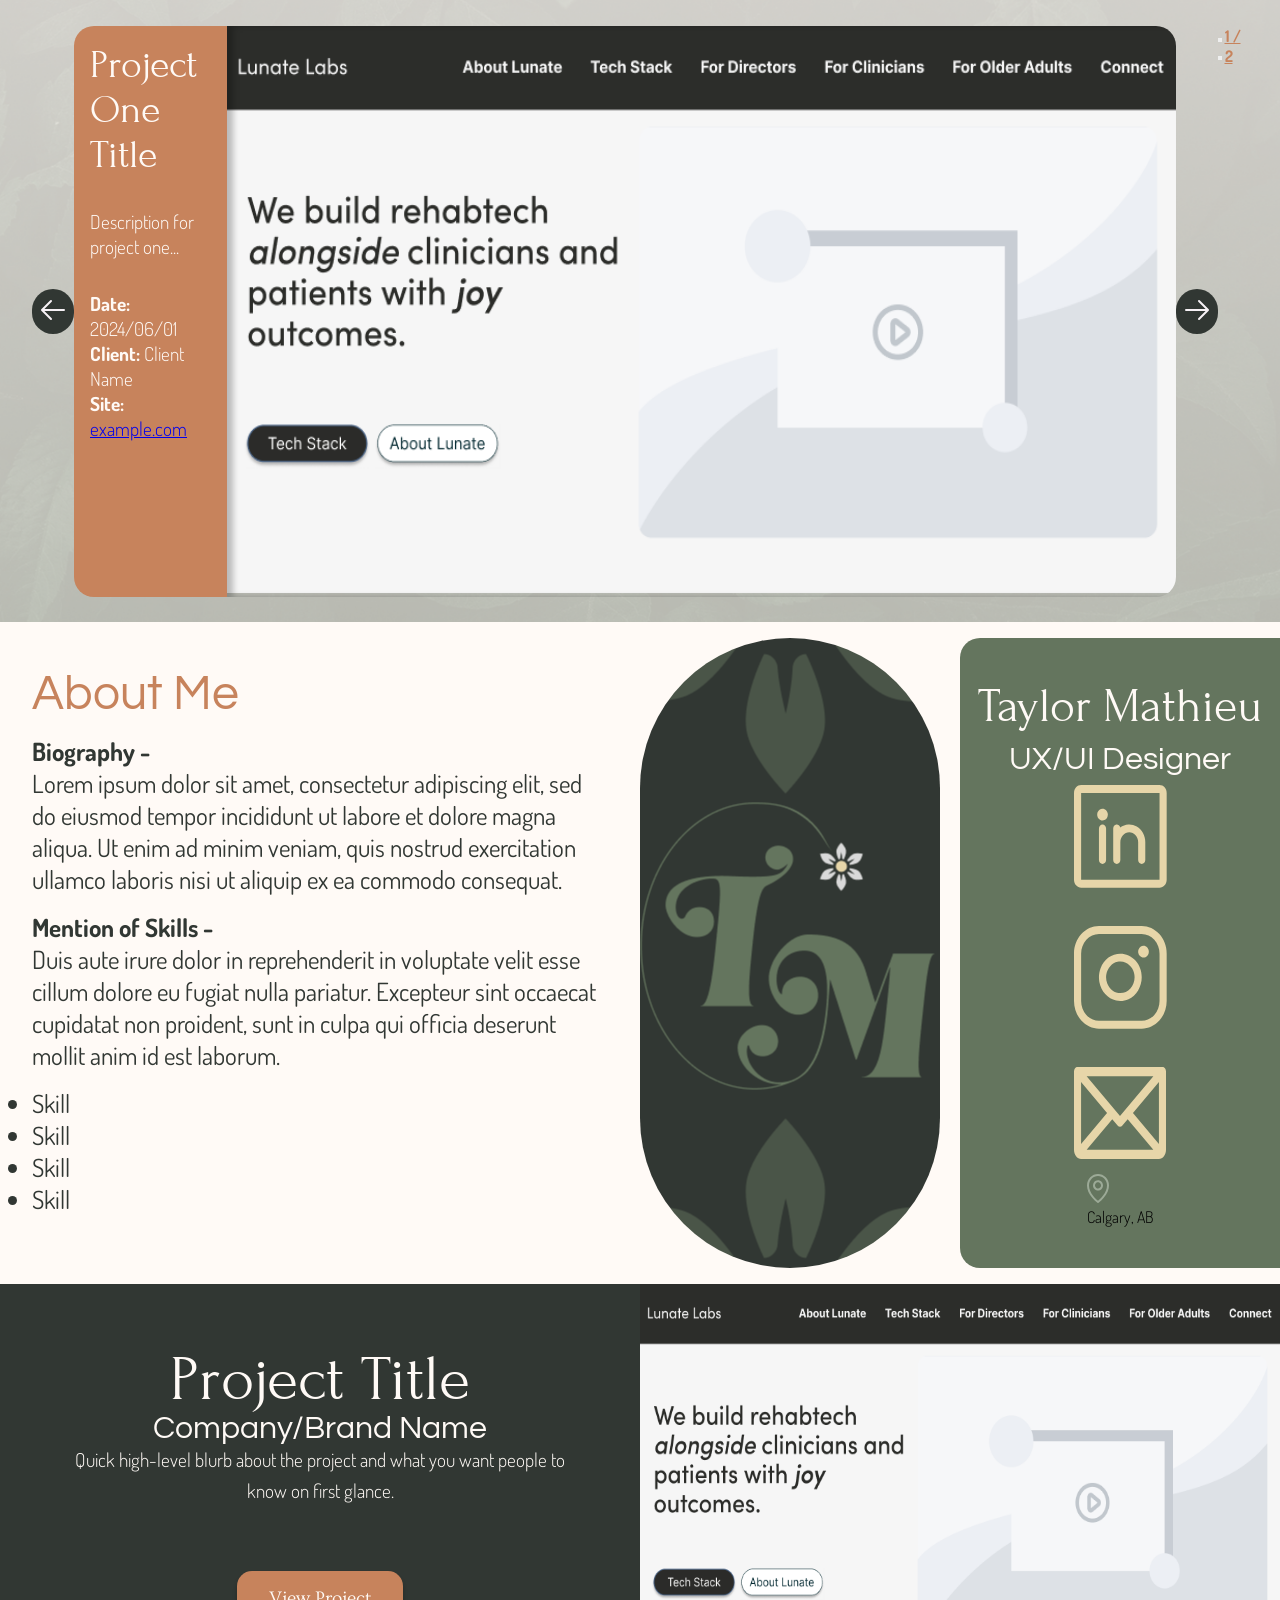
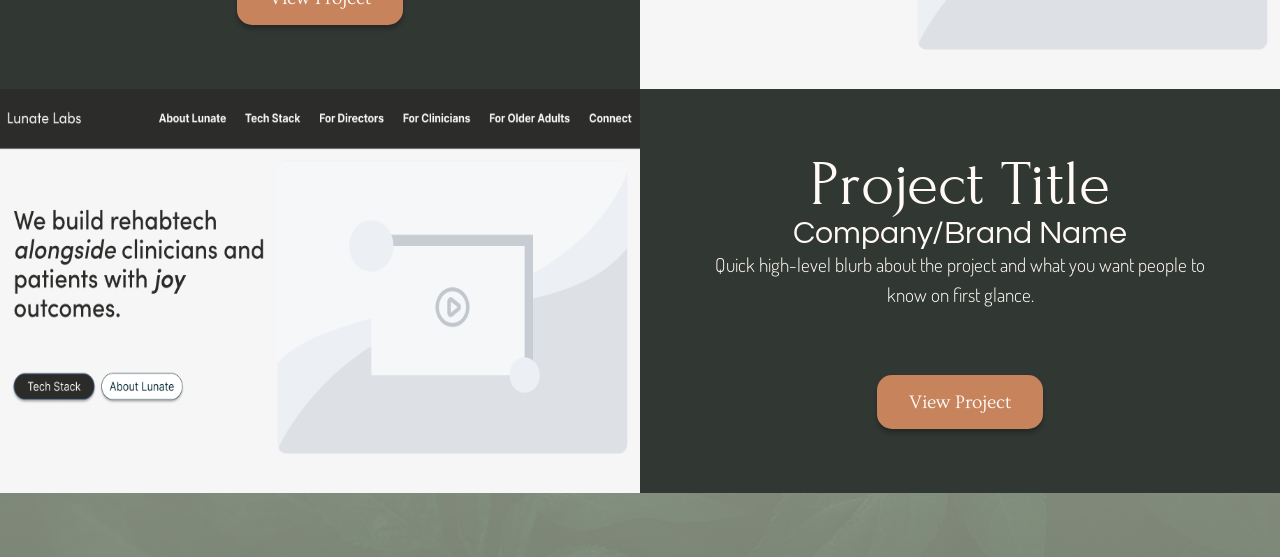
==== commit 5e41ddbc: "index grid & Details page css for both done, fixed hero js logic." ====
--- a/index.html
+++ b/index.html
@@ -9,94 +9,64 @@
 
 </head>
 <body>
-    <nav>
-        <a href="" class="navWordmark">
-            <svg width="537" height="78" viewBox="0 0 537 78" fill="none" xmlns="http://www.w3.org/2000/svg">
-    <path d="M20.9 38.2902C22.99 17.8402 23.1 13.7702 20 13.4502C15.9 13.0202 4.19 15.6802 4.19 25.1902C4.19 29.6502 7.10999 30.8802 8.07999 28.7502C9.40999 25.9102 11.72 25.0402 13.98 25.0402C17.94 25.0402 19.92 27.6702 19.92 30.9102C19.92 34.7302 17.15 37.2102 12.83 37.2102C5.76999 37.2102 0 28.9302 0 24.1402C0 14.5602 12.22 11.7902 26.8 12.4002C45.99 13.2302 47.21 11.8602 49.48 8.94019C49.77 8.58019 50.54 7.2102 50.26 7.3902C49.54 8.2202 47.21 10.0502 45.48 9.74018C42.99 9.28018 41.13 7.36016 41.13 4.84016C41.13 1.38016 44.33 -0.199852 46.96 0.0201484C49.59 0.200148 52.52 2.00017 52.52 5.42017C52.52 10.8202 44.19 15.1302 42.11 16.0802C40.37 16.8702 38.25 17.3002 36.02 38.3602C34.54 52.3702 33.18 65.2202 36.2 65.2202V65.3602H14.45V65.2202C18.05 65.2202 19.6 51.0002 20.89 38.2902H20.9Z" fill="#64755E"/>
-    <path d="M59.6 54.2003C59.6 53.9803 59.49 53.8403 59.38 54.2003C57.11 61.5403 53.4001 66.1502 48.18 66.1502C42.1701 66.1502 37.92 60.0302 38.82 48.8702C39.97 34.6502 48.58 23.9602 63.48 23.9602C67.66 23.9602 72.77 24.7902 76.01 25.3602C76.48 25.4302 76.6901 25.6802 76.6601 26.1502C76.0501 33.9602 75.9801 34.7503 75.6501 38.1403C74.2101 53.1903 73.31 59.8903 75.11 59.8903C76.12 59.8903 76.41 57.6203 77.7401 45.7003C77.7801 45.4803 77.92 45.3402 78.1 45.3402C78.32 45.3402 78.5001 45.5203 78.4601 45.7003C76.91 60.5303 76.23 66.3702 67.8 66.3702C61.97 66.3702 59.59 63.6003 59.59 54.2003H59.6ZM55.68 59.5302C56.87 59.5302 59.4201 55.6102 60.9401 41.3802L62.09 30.9402C62.34 28.4902 62.49 26.9802 62.63 25.6502C62.67 25.1502 62.49 24.8902 61.95 24.9302C58.85 25.0702 56.37 34.0402 55.29 42.9702C55.18 43.8002 53.2701 59.5302 55.6901 59.5302H55.68Z" fill="#64755E"/>
-    <path d="M71.0501 71.7703C71.8101 68.5303 74.4701 66.2303 78.0701 66.2303C82.2801 66.2303 82.2501 68.6103 82.1001 71.5903C82.0601 73.6403 82.7501 74.3604 83.5801 74.3604C85.2401 74.3604 85.5201 72.4903 85.9201 69.3604C86.1401 67.7003 85.9901 62.3404 85.1301 54.0604C84.5501 48.5204 83.8001 41.7104 83.0801 33.8604C82.5001 27.4204 82.0701 26.1604 78.0401 25.1804L78.0801 25.0403H94.3201C95.6901 25.0403 97.5601 25.5804 97.7001 27.8104C97.8101 29.1404 97.4801 32.8103 97.4101 42.1003L97.3001 58.4803C97.3001 59.3803 98.0601 59.0603 98.5201 58.4803C102.8 53.1503 106.58 47.7504 107.34 41.7404C108.2 34.6104 99.9601 35.4803 100.64 29.9703C101.14 25.8303 104.24 24.1404 107.84 24.1404C112.3 24.1404 113.53 27.1304 112.95 31.8804C112.19 38.1104 108.09 47.5804 102.11 55.3904C96.5701 62.6604 88.2501 77.4603 76.7601 77.4603C71.9401 77.4603 70.3201 74.9403 71.0401 71.7703H71.0501Z" fill="#64755E"/>
-    <path d="M115.65 43.3703C117.41 25.8003 118.93 13.6703 115.22 13.6703L115.26 13.5303H131.43C132.94 13.5303 133.55 14.3903 133.34 15.8703C132.62 20.9103 131.58 29.7303 130.14 43.2703C128.88 54.9703 128.41 59.9003 129.71 59.9003C130.79 59.9003 131.22 58.0303 132.63 45.7103C132.67 45.4903 132.81 45.3503 132.99 45.3503C133.21 45.3503 133.39 45.5303 133.35 45.7103C131.77 60.4703 131.12 66.3803 122.73 66.3803C112.15 66.3803 114.45 55.7203 115.67 43.3703H115.65Z" fill="#64755E"/>
-    <path d="M135.27 45.4203C136.96 33.6103 145.89 24.0303 157.23 24.0303C168.57 24.0303 172.86 34.3303 171.63 43.9803C170.12 56.0003 160.86 66.3703 149.16 66.3703C136.59 66.3703 133.97 54.3803 135.26 45.4203H135.27ZM151.15 65.6503C153.17 65.6503 154.32 60.5403 156.15 43.6203C157.77 28.4603 157.7 24.7503 155.68 24.7503C153.56 24.7503 152.55 28.8203 150.75 45.7803C149.2 60.6503 149.13 65.6503 151.15 65.6503Z" fill="#64755E"/>
-    <path d="M175.05 44.4103C176.09 34.4703 176.99 25.1804 173.83 25.1804L173.87 25.0403H190.47C188.85 28.1703 188.74 33.9003 188.74 34.5403C188.7 34.8303 189.17 34.8303 189.24 34.5403C189.85 31.5903 190.9 24.1003 198.24 24.1003C202.52 24.1003 204.25 27.2703 203.82 31.3403C203.17 37.5303 199.68 38.4304 196.94 38.4304C191.07 38.4304 192.55 31.9904 191.04 31.9904C190.14 31.9904 190.46 35.5203 189.38 45.7803C188.01 58.8903 187.9 65.2203 193.95 65.2203V65.3604H169.61V65.2203C172.71 65.2203 173.71 57.1603 175.05 44.4103Z" fill="#64755E"/>
-    <path d="M220.81 52.4303C220.81 47.6403 225.95 43.2403 230.85 43.2403C235.39 43.2403 237.8 47.1303 237.44 50.5103C237.08 54.1103 234.02 55.9503 231.14 55.9503C228.76 55.9503 226.32 54.8003 225.52 51.8103C225.3 50.9503 224.62 51.5603 224.62 53.9003C224.62 59.7303 230.49 66.6103 237.8 66.6103C248.24 66.6103 255.33 57.7503 257.39 35.2903C259.19 15.8803 253.07 12.9003 248.24 12.9003C241.94 12.9003 236.86 17.2203 236.86 24.6403C236.86 26.4003 237.22 29.0303 238.48 30.4003C238.73 30.6503 239.09 30.7603 239.09 30.4003C239.09 25.6503 243.12 23.5203 246.61 23.5203C250.53 23.5203 253.92 26.3603 253.99 31.0803C254.06 35.4003 250.39 39.0003 245.78 39.0003C239.41 39.0003 233.65 31.4703 233.65 24.0903C233.65 16.7103 241.71 6.32031 249.89 6.32031C263.21 6.32031 270.34 10.9103 273.65 21.6403L277.39 33.7703C277.43 33.9103 277.5 33.9103 277.61 33.7703L284.85 14.1103H301.92V14.2503C299.54 14.2503 298.43 25.5503 297.17 37.5103C295.77 50.6903 294.25 64.3703 296.63 64.3703V64.5103H272V64.3703C279.2 64.3703 280.68 50.6203 282.04 37.4403C282.69 31.1803 283.41 24.5503 283.62 19.8003C283.62 19.6603 283.58 19.5103 283.48 19.8003L269.87 57.1303C269.76 57.4503 269.51 57.4503 269.4 57.1303L259 24.9103C258.96 24.7703 258.86 24.7703 258.86 24.9103L258.07 35.2803C256.34 57.6703 248.89 67.3203 237.87 67.3203C228.87 67.3203 220.81 59.7003 220.81 52.4303Z" fill="#64755E"/>
-    <path d="M320.59 53.3604C320.59 53.1404 320.48 53.0004 320.37 53.3604C318.1 60.7004 314.39 65.3104 309.17 65.3104C303.16 65.3104 298.91 59.1903 299.81 48.0303C300.96 33.8103 309.57 23.1204 324.47 23.1204C328.65 23.1204 333.76 23.9503 337 24.5203C337.47 24.5903 337.68 24.8404 337.65 25.3104C337.04 33.1204 336.97 33.9104 336.64 37.3004C335.2 52.3504 334.3 59.0504 336.1 59.0504C337.11 59.0504 337.4 56.7803 338.73 44.8604C338.77 44.6404 338.91 44.5004 339.09 44.5004C339.31 44.5004 339.49 44.6804 339.45 44.8604C337.9 59.6904 337.22 65.5303 328.79 65.5303C322.96 65.5303 320.58 62.7604 320.58 53.3604H320.59ZM316.67 58.6904C317.86 58.6904 320.41 54.7703 321.93 40.5403L323.08 30.1003C323.33 27.6503 323.48 26.1404 323.62 24.8104C323.66 24.3104 323.48 24.0503 322.94 24.0903C319.84 24.2303 317.36 33.2004 316.28 42.1304C316.17 42.9604 314.26 58.6904 316.68 58.6904H316.67Z" fill="#64755E"/>
-    <path d="M342.33 53.5703L345.28 25.6303C345.32 25.2703 344.92 24.9103 344.56 24.9103H342.33C342.11 24.9103 341.97 24.6903 342.01 24.5503C342.01 24.4103 342.19 24.1903 342.41 24.1903C349.75 24.1903 359.62 18.6503 360.34 11.8003C360.38 11.3703 361.1 11.3703 361.06 11.8003L359.84 23.4703C359.8 23.9003 360.06 24.1903 360.49 24.1903H365.32C365.54 24.1903 365.64 24.3303 365.64 24.5503C365.6 24.6903 365.46 24.9103 365.24 24.9103H360.42C359.99 24.9103 359.66 25.2003 359.63 25.6303L358.37 37.3003C357.11 49.5403 355.81 59.8403 358.41 59.8403C360.28 59.8403 360.75 55.8103 361.9 44.9303C361.94 44.7103 362.08 44.5703 362.3 44.5703C362.44 44.5703 362.66 44.7103 362.62 44.9303C361 60.2703 360.39 65.6003 350.16 65.6003C345.05 65.6003 341.52 61.5003 342.35 53.5803L342.33 53.5703Z" fill="#64755E"/>
-    <path d="M385.5 42.4803C387.26 33.8003 386.15 31.5303 384.31 31.5303C382.26 31.5303 381.14 35.6704 380.31 42.5504C379.59 48.5604 378.29 63.8304 379.23 64.3704V64.5104H360.29V64.3704C363.53 64.3704 364.43 55.7303 365.83 42.4803C366.69 34.2003 369.57 14.2504 365.33 14.2504L365.37 14.1104H381.5C382.98 14.1104 383.66 14.9403 383.52 16.4103C383.27 18.6803 381.61 30.4504 381.36 32.7604C381.32 33.0504 381.76 33.0504 381.86 32.8304C385.42 25.8504 389.53 23.2504 393.96 23.2504C402.71 23.2504 402.53 30.8504 399.72 44.2404C397.56 54.5004 398.32 59.0403 399.61 59.0403C400.69 59.0403 401.12 57.1703 402.53 44.8503C402.57 44.6303 402.71 44.4904 402.89 44.4904C403.11 44.4904 403.29 44.6703 403.25 44.8503C401.67 59.6103 401.02 65.5203 392.63 65.5203C382.05 65.5203 383.02 54.7203 385.5 42.4803Z" fill="#64755E"/>
-    <path d="M406.95 42.5203C408.03 31.7203 408.93 24.3403 405.22 24.3403L405.26 24.2003H421.43C422.94 24.2003 423.59 25.0603 423.34 26.5403C422.84 29.4603 422.26 34.5703 421.43 42.4203C420.17 54.1203 419.7 59.0503 421 59.0503C422.08 59.0503 422.51 57.1803 423.92 44.8603C423.96 44.6403 424.1 44.5003 424.28 44.5003C424.5 44.5003 424.68 44.6803 424.64 44.8603C423.06 59.6203 422.41 65.5303 414.02 65.5303C403.44 65.5303 405.74 54.8703 406.96 42.5203H406.95ZM417.21 9.79028C422.32 9.79028 425.09 12.0903 424.7 15.9103C424.3 19.8003 421.03 22.1003 415.91 22.1003C410.79 22.1003 407.95 19.8003 408.35 15.9103C408.75 12.0903 412.02 9.79028 417.21 9.79028Z" fill="#64755E"/>
-    <path d="M426.54 44.2802C427.62 34.2001 434.89 23.1802 448.68 23.1802C457.86 23.1802 461.93 26.4202 461.53 31.8202C461.21 36.2102 458 41.6802 443.31 43.6302C442.88 43.7002 442.55 43.9902 442.52 44.4202C441.51 56.5202 442.2 63.8602 447.67 63.8602C452.85 63.8602 457.82 57.8102 458.65 48.3102C458.69 48.0902 458.9 47.9502 459.05 47.9502C459.2 47.9502 459.41 48.0902 459.37 48.3102C457.86 61.3402 451.66 65.5901 443.1 65.5901C431.58 65.5901 425.21 56.8801 426.54 44.2802ZM443.39 42.6302C446.74 40.0702 448.36 34.5702 448.65 30.2802C448.97 25.4602 447.97 23.9102 446.85 23.9102C445.34 23.9102 443.68 25.8902 442.67 42.1302C442.63 42.7102 442.99 42.9602 443.39 42.6302Z" fill="#64755E"/>
-    <path d="M463.29 53.5704C465.34 34.0604 466.67 24.3404 463.33 24.3404L463.37 24.2004H480.87L480.83 24.3404C480.11 26.1404 479.89 33.3804 478.53 46.2304C477.7 54.0804 477.88 57.1704 479.39 57.1704C481.19 57.1704 482.31 52.9204 483.17 46.1504C485.33 29.2304 486.05 24.3304 482.77 24.3304L482.81 24.1904H499.95L499.91 24.3304C499.26 26.1304 499.15 31.5704 497.89 43.5604C496.74 54.5004 496.2 59.0404 497.96 59.0404C498.97 59.0404 499.26 56.7704 500.59 44.8504C500.63 44.6304 500.77 44.4904 500.95 44.4904C501.17 44.4904 501.35 44.6704 501.31 44.8504C499.76 59.6804 499.08 65.5204 490.65 65.5204C484.82 65.5204 482.69 62.7504 482.69 53.3504C482.69 53.1304 482.58 52.9904 482.47 53.3504C481.39 57.3804 477.54 65.5904 469.8 65.5904C463.61 65.5904 462.56 60.3304 463.28 53.5704H463.29Z" fill="#64755E"/>
-    <path d="M424.91 15.9505C424.91 19.2705 421.24 21.8704 416.72 22.1204C412.2 22.3704 407.54 20.6804 408.22 15.9704C408.46 14.3004 409.28 12.2104 411.04 11.1104C412.8 10.0104 415.91 9.67043 418.17 9.79043C423.62 10.0804 424.91 12.5605 424.91 15.9505Z" fill="#64755E"/>
-    <path d="M526.252 48.7086C526.252 50.8546 524.565 52.5943 522.484 52.5943C520.404 52.5943 518.717 50.8546 518.717 48.7086C518.717 46.5626 520.404 44.8229 522.484 44.8229C524.565 44.8229 526.252 46.5626 526.252 48.7086Z" fill="#E7D6A9"/>
-    <path d="M525.583 60.56C525.196 63.0131 522.381 66 522.381 66C522.381 66 519.629 63.1301 519.178 60.7543C518.671 58.0808 520.603 54.1486 520.603 54.1486C521.206 54.1486 521.686 54.6921 521.728 55.3124C521.842 57.0221 522.381 59.0752 522.381 59.2C522.381 59.3271 522.885 57.1669 522.965 55.3129C522.992 54.6894 523.471 54.1486 524.076 54.1486C524.076 54.1486 525.985 58.0171 525.583 60.56Z" fill="#D9D9D9"/>
-    <path d="M514.174 57.694C511.943 58.6347 508.003 57.7185 508.003 57.7185C508.003 57.7185 508.939 53.7992 510.668 52.1622C512.614 50.3203 516.875 49.9658 516.875 49.9658C517.189 50.4961 516.99 51.2015 516.499 51.5622C515.145 52.5561 513.729 54.1019 513.626 54.1671C513.521 54.2335 515.57 53.5485 517.145 52.6511C517.675 52.3493 518.372 52.4877 518.688 53.02C518.688 53.02 516.486 56.7188 514.174 57.694Z" fill="#D9D9D9"/>
-    <path d="M530.829 57.7649C533.06 58.7056 537 57.7895 537 57.7895C537 57.7895 536.064 53.8701 534.335 52.2332C532.389 50.3912 528.128 50.0367 528.128 50.0367C527.813 50.567 528.013 51.2725 528.504 51.6331C529.857 52.627 531.274 54.1729 531.377 54.238C531.482 54.3044 529.433 53.6195 527.858 52.7221C527.328 52.4202 526.631 52.5587 526.315 53.0909C526.315 53.0909 528.517 56.7898 530.829 57.7649Z" fill="#D9D9D9"/>
-    <path d="M530.829 39.9414C533.06 39.0007 537 39.9168 537 39.9168C537 39.9168 536.064 43.8362 534.335 45.4731C532.389 47.3151 528.128 47.6696 528.128 47.6696C527.813 47.1393 528.013 46.4338 528.504 46.0732C529.857 45.0793 531.274 43.5334 531.377 43.4683C531.482 43.4019 529.433 44.0868 527.858 44.9842C527.328 45.2861 526.631 45.1476 526.315 44.6154C526.315 44.6154 528.517 40.9165 530.829 39.9414Z" fill="#D9D9D9"/>
-    <path d="M514.171 39.9414C511.94 39.0007 508 39.9168 508 39.9168C508 39.9168 508.936 43.8362 510.665 45.4731C512.611 47.3151 516.872 47.6696 516.872 47.6696C517.187 47.1393 516.987 46.4338 516.496 46.0732C515.143 45.0793 513.726 43.5334 513.623 43.4683C513.518 43.4019 515.567 44.0868 517.142 44.9842C517.672 45.2861 518.369 45.1476 518.685 44.6154C518.685 44.6154 516.483 40.9165 514.171 39.9414Z" fill="#D9D9D9"/>
-    <path d="M525.583 37.44C525.196 34.9869 522.381 32 522.381 32C522.381 32 519.629 34.8699 519.178 37.2457C518.671 39.9192 520.603 43.8514 520.603 43.8514C521.206 43.8514 521.686 43.3079 521.728 42.6876C521.842 40.978 522.381 38.9248 522.381 38.8C522.381 38.6729 522.885 40.8331 522.965 42.6871C522.992 43.3106 523.471 43.8514 524.076 43.8514C524.076 43.8514 525.985 39.9829 525.583 37.44Z" fill="#D9D9D9"/>
-            </svg>
-        </a>
-
-        <ul>
-            <li><a href="">Portfolio</a></li>
-            <li><a href="">About Me</a></li>
-            <li><a href="">Contact</a></li>
-        </ul>
-        <svg width="59" height="68" viewBox="0 0 59 68" fill="none" xmlns="http://www.w3.org/2000/svg" class="navFlower">
-        <path d="M35.773 57.12C34.9854 62.0262 29.2574 68 29.2574 68C29.2574 68 23.6581 62.2603 22.7418 57.5086C21.7108 52.1617 25.6416 44.2971 25.6416 44.2971C26.8683 44.2971 27.8436 45.3842 27.9284 46.6249C28.1621 50.0441 29.2574 54.1504 29.2574 54.4C29.2574 54.6542 30.2829 50.3339 30.4468 46.6259C30.5019 45.3789 31.4756 44.2971 32.7068 44.2971C32.7068 44.2971 36.5894 52.0342 35.773 57.12Z" fill="#FFFAF6"/>
-        <path d="M12.5606 51.3879C8.02244 53.2694 0.0059886 51.4371 0.0059886 51.4371C0.0059886 51.4371 1.90952 43.5983 5.42784 40.3245C9.38687 36.6405 18.055 35.9315 18.055 35.9315C18.6957 36.9921 18.2908 38.4031 17.2914 39.1244C14.5374 41.1122 11.6554 44.2038 11.4455 44.3341C11.2317 44.4669 15.4013 43.0971 18.6058 41.3022C19.6835 40.6985 21.102 40.9754 21.745 42.0399C21.745 42.0399 17.2648 49.4376 12.5606 51.3879Z" fill="#FFFAF6"/>
-        <path d="M46.4454 51.5298C50.9835 53.4113 59 51.579 59 51.579C59 51.579 57.0965 43.7402 53.5781 40.4664C49.6191 36.7825 40.951 36.0734 40.951 36.0734C40.3103 37.134 40.7152 38.545 41.7146 39.2663C44.4686 41.2541 47.3505 44.3457 47.5605 44.4761C47.7743 44.6088 43.6047 43.239 40.4002 41.4441C39.3224 40.8405 37.904 41.1174 37.261 42.1819C37.261 42.1819 41.7412 49.5795 46.4454 51.5298Z" fill="#FFFAF6"/>
-        <path d="M46.4454 15.8827C50.9835 14.0013 59 15.8336 59 15.8336C59 15.8336 57.0965 23.6724 53.5781 26.9462C49.6191 30.6301 40.951 31.3392 40.951 31.3392C40.3103 30.2786 40.7152 28.8676 41.7146 28.1463C44.4686 26.1585 47.3505 23.0669 47.5605 22.9365C47.7743 22.8038 43.6047 24.1736 40.4002 25.9685C39.3224 26.5721 37.904 26.2952 37.261 25.2307C37.261 25.2307 41.7412 17.8331 46.4454 15.8827Z" fill="#FFFAF6"/>
-        <path d="M12.5546 15.8827C8.01645 14.0013 0 15.8336 0 15.8336C0 15.8336 1.90353 23.6724 5.42185 26.9462C9.38088 30.6301 18.049 31.3392 18.049 31.3392C18.6897 30.2786 18.2848 28.8676 17.2854 28.1463C14.5314 26.1585 11.6495 23.0669 11.4395 22.9365C11.2257 22.8038 15.3953 24.1736 18.5998 25.9685C19.6776 26.5721 21.096 26.2952 21.739 25.2307C21.739 25.2307 17.2588 17.8331 12.5546 15.8827Z" fill="#FFFAF6"/>
-        <path d="M35.773 10.88C34.9854 5.97384 29.2574 0 29.2574 0C29.2574 0 23.6581 5.73973 22.7418 10.4914C21.7108 15.8383 25.6416 23.7029 25.6416 23.7029C26.8683 23.7029 27.8436 22.6158 27.9284 21.3751C28.1621 17.9559 29.2574 13.8496 29.2574 13.6C29.2574 13.3458 30.2829 17.6661 30.4468 21.3741C30.5019 22.6211 31.4756 23.7029 32.7068 23.7029C32.7068 23.7029 36.5894 15.9658 35.773 10.88Z" fill="#FFFAF6"/>
-        <path d="M37.1337 33.4171C37.1337 37.7092 33.7018 41.1886 29.4683 41.1886C25.2348 41.1886 21.8029 37.7092 21.8029 33.4171C21.8029 29.1251 25.2348 25.6457 29.4683 25.6457C33.7018 25.6457 37.1337 29.1251 37.1337 33.4171Z" fill="#E7D6A9"/>
-        </svg>
-
-    </nav>
+    <? php include(../includes/nav.inc) ?>
 
         <main>
-            <div class="hero">
-                <button class="carouselButton"class="prevBtn" aria-label="Previous slide">
-                        <svg xmlns="http://www.w3.org/2000/svg" width="32" height="32" fill="#f7f2f6" viewBox="0 0 256 256">
+        
+            <div class="hero" id="carouselHero">
+
+                <button class="carouselButton prevBtn" aria-label="Previous slide">
+                     <svg xmlns="http://www.w3.org/2000/svg" width="32" height="32" fill="#f7f2f6" viewBox="0 0 256 256">
                         <path d="M224,128a8,8,0,0,1-8,8H59.31l58.35,58.34a8,8,0,0,1-11.32,11.32l-72-72a8,8,0,0,1,0-11.32l72-72a8,8,0,0,1,11.32,11.32L59.31,120H216A8,8,0,0,1,224,128Z"/>
                         </svg>
                 </button>
+
                 <div class="carouselTrack">
+
+                    <div class="carouselCard active">
+                        <section id="heroCard">
+                            <h3>Project One Title</h3>
+                            <p class="heroDetails">Description for project one...</p>
+                            <p class="heroData">
+                                <strong>Date:</strong> 2024/06/01<br>
+                                <strong>Client:</strong> Client Name<br>
+                                <strong>Site:</strong> <a href="https://example.com">example.com</a>
+                            </p>
+                        </section>
+                        <div class="heroIMG">
+                            <img src="assets/projects/LunateLabs.png" alt="Project One" width="949" height="567">
+                        </div>
+                    </div>
+
                     <div class="carouselCard">
                         <section id="heroCard">
-                            <h3>Project Title</h3>
-                            <p class="heroDetails">Duis aute irure dolor in reprehenderit in voluptate velit esse cillum dolore eu fugiat nulla pariatur. Excepteur sint occaecat cupidatat non proident, sunt in culpa qui officia deserunt mollit anim id est laborum.
-                                <br>
-                            </p>
-                            <p id="heroData">
-                                <br>
-                                <strong>Date:</strong> yyyy/mm/dd
-                                <br>
-                                <strong>Client:</strong> If applicable
-                                <br><strong>Site:</strong> URL to stuff
+                            <h3>Project Two Title</h3>
+                            <p class="heroDetails">Description for project two...</p>
+                            <p class="heroData">
+                                <strong>Date:</strong> 2024/09/15<br>
+                                <strong>Client:</strong> Another Client<br>
+                                <strong>Site:</strong> <a href="https://example2.com">example2.com</a>
                             </p>
                         </section>
-
                         <div class="heroIMG">
-                            <img src="assets/projects/LunateLabs.png" 
-                            alt=""
-                            width="949"
-                            height="567">
+                            <img src="assets/projects/LunateLabs.png" alt="Project Two" width="949" height="567">
                         </div>
                     </div>
+
+                    <!-- Add more .carouselCard divs here for each additional project -->
+
                 </div>
 
-                <button class="carouselButton"class="nextBtn" aria-label="Next slide">
+                <button class="carouselButton nextBtn" aria-label="Next slide">
                     <svg xmlns="http://www.w3.org/2000/svg" width="32" height="32" fill="#f7f2f6" viewBox="0 0 256 256">
                     <path d="M32,128a8,8,0,0,1,8-8H196.69L138.34,61.66a8,8,0,0,1,11.32-11.32l72,72a8,8,0,0,1,0,11.32l-72,72a8,8,0,0,1-11.32-11.32L196.69,136H40A8,8,0,0,1,32,128Z"/>
                     </svg>
-                </button>  
-                
-                <div class="dotsContainer" id="dotsGraphic">
-                </div>
+                </button>
+
+                <div class="dotsContainer" id="dotsHero"></div>
 
                 <div class="carouselFooter">
-                    <span class="slideCounter" id="counterGraphic">
-                    </span>
+                    <span class="slideCounter" id="counterHero"></span>
                 </div>
 
             </div>
@@ -171,7 +141,7 @@
             <section id="projects">
 
                 <div class="projectGrid">
-                    <div class="card-right">
+                    <div class="projectCard">
                         <h3>Project Title</h3>
                         <h4>Company/Brand Name</h4>
 
@@ -192,8 +162,8 @@
                     </div>
                 </div>
 
-                <div class="projectGrid">
-                    <div class="card-left">
+                <div class="projectGrid reverse">
+                    <div class="projectCard">
                         <h3>Project Title</h3>
                         <h4>Company/Brand Name</h4>
 
@@ -214,105 +184,12 @@
                     </div>
                 </div>
 
-                <div class="projectGrid">
-                    <div class="card-right">
-                        <h3>Project Title</h3>
-                        <h4>Company/Brand Name</h4>
-
-                        <p>
-                            Quick high-level blurb about the project and what you want people to know on first glance. 
-                        </p>
-                        <a href="" class="button">
-                            View Project
-                        </a>
-
-                    </div>
-
-                    <div class="projectGridIMG">
-                        <img src="./assets/projects/LunateLabs.png" 
-                        alt=""
-                        width="703"
-                        height="845">
-                    </div>
-                </div>                
             </section>
 
-            <div class="CTA">
-
-                Have a Question?
-                <a href="" class="button">
-                    Contact Me
-                </a>
-
-            </div>
+    <? php include(../includes/cta.inc) ?>
 
         </main>
-<footer>
-    <div class="vertLinks">
-        <ul>
-            <li>
-                <a href="">
-                    Home
-                </a>
-            </li>
-            <li>
-                <a href="">
-                    Portfolio
-                </a>
-            </li>
-            <li>
-                <a href="">
-                    About Me
-                </a>
-            </li>
-            <li>
-                <a href="">
-                    Contact
-                </a>
-            </li>                                    
-        </ul>
-    </div>
-    
-    <div class="iconHolder">
-
-                <a href="">
-                    <svg width="50" height="50" viewBox="0 0 93 103" fill="F0E4DA" xmlns="http://www.w3.org/2000/svg">
-                    <path d="M85.5441 0H7.12867C5.23803 0 3.42483 0.831784 2.08794 2.31237C0.751054 3.79296 0 5.80106 0 7.89493V94.7391C0 96.833 0.751054 98.8411 2.08794 100.322C3.42483 101.802 5.23803 102.634 7.12867 102.634H85.5441C87.4347 102.634 89.2479 101.802 90.5848 100.322C91.9217 98.8411 92.6728 96.833 92.6728 94.7391V7.89493C92.6728 5.80106 91.9217 3.79296 90.5848 2.31237C89.2479 0.831784 87.4347 0 85.5441 0ZM85.5441 94.7391H7.12867V7.89493H85.5441V94.7391ZM32.079 43.4221V75.0018C32.079 76.0487 31.7035 77.0528 31.0351 77.7931C30.3666 78.5334 29.46 78.9492 28.5147 78.9492C27.5694 78.9492 26.6628 78.5334 25.9943 77.7931C25.3259 77.0528 24.9504 76.0487 24.9504 75.0018V43.4221C24.9504 42.3752 25.3259 41.3711 25.9943 40.6308C26.6628 39.8905 27.5694 39.4746 28.5147 39.4746C29.46 39.4746 30.3666 39.8905 31.0351 40.6308C31.7035 41.3711 32.079 42.3752 32.079 43.4221ZM71.2867 57.2382V75.0018C71.2867 76.0487 70.9112 77.0528 70.2428 77.7931C69.5743 78.5334 68.6677 78.9492 67.7224 78.9492C66.7771 78.9492 65.8705 78.5334 65.202 77.7931C64.5336 77.0528 64.1581 76.0487 64.1581 75.0018V57.2382C64.1581 54.6209 63.2193 52.1107 61.5481 50.26C59.877 48.4093 57.6105 47.3696 55.2472 47.3696C52.8839 47.3696 50.6174 48.4093 48.9463 50.26C47.2752 52.1107 46.3364 54.6209 46.3364 57.2382V75.0018C46.3364 76.0487 45.9609 77.0528 45.2924 77.7931C44.624 78.5334 43.7174 78.9492 42.772 78.9492C41.8267 78.9492 40.9201 78.5334 40.2517 77.7931C39.5832 77.0528 39.2077 76.0487 39.2077 75.0018V43.4221C39.2121 42.4552 39.5368 41.5237 40.1202 40.8043C40.7036 40.085 41.5051 39.6278 42.3727 39.5195C43.2403 39.4112 44.1136 39.6593 44.827 40.2167C45.5403 40.7742 46.0441 41.6022 46.2428 42.5438C48.654 40.7323 51.4653 39.6823 54.3746 39.5068C57.284 39.3312 60.1816 40.0367 62.7562 41.5473C65.3309 43.058 67.4853 45.3168 68.9883 48.0813C70.4912 50.8457 71.2858 54.0114 71.2867 57.2382ZM33.8612 29.606C33.8612 30.7771 33.5476 31.9219 32.9602 32.8956C32.3727 33.8693 31.5377 34.6283 30.5607 35.0764C29.5838 35.5246 28.5088 35.6419 27.4716 35.4134C26.4345 35.1849 25.4819 34.621 24.7341 33.7929C23.9864 32.9648 23.4772 31.9097 23.2709 30.7611C23.0646 29.6125 23.1705 28.422 23.5752 27.34C23.9798 26.2581 24.6651 25.3333 25.5443 24.6827C26.4236 24.032 27.4573 23.6848 28.5147 23.6848C29.9327 23.6848 31.2926 24.3086 32.2952 25.4191C33.2979 26.5295 33.8612 28.0356 33.8612 29.606Z" fill=""/>
-                    </svg>
-                </a>
-
-                <a href="">
-                    <svg width="50" height="50" viewBox="0 0 93 103" fill="none" xmlns="http://www.w3.org/2000/svg">
-                    <path d="M46.3364 27.6322C42.1066 27.6322 37.9719 29.0213 34.4549 31.6238C30.938 34.2264 28.1969 37.9254 26.5783 42.2532C24.9596 46.5811 24.5361 51.3433 25.3613 55.9377C26.1865 60.5321 28.2233 64.7523 31.2142 68.0647C34.2051 71.3771 38.0157 73.6328 42.1642 74.5467C46.3127 75.4606 50.6127 74.9915 54.5205 73.1989C58.4282 71.4062 61.7683 68.3705 64.1182 64.4756C66.4681 60.5806 67.7224 56.0014 67.7224 51.317C67.7165 45.0374 65.4615 39.0169 61.4521 34.5766C57.4427 30.1362 52.0065 27.6388 46.3364 27.6322ZM46.3364 67.1069C43.5165 67.1069 40.76 66.1808 38.4154 64.4458C36.0708 62.7108 34.2434 60.2447 33.1643 57.3595C32.0852 54.4743 31.8029 51.2995 32.353 48.2366C32.9031 45.1736 34.261 42.3601 36.2549 40.1519C38.2488 37.9436 40.7893 36.4398 43.5549 35.8306C46.3206 35.2213 49.1872 35.534 51.7924 36.7291C54.3976 37.9242 56.6243 39.948 58.1909 42.5446C59.7576 45.1413 60.5937 48.1941 60.5937 51.317C60.5937 55.5047 59.0916 59.5209 56.4178 62.4821C53.7441 65.4433 50.1177 67.1069 46.3364 67.1069ZM67.7224 0H24.9504C18.3353 0.00783683 11.9932 2.9216 7.31561 8.10195C2.63804 13.2823 0.00707621 20.3061 0 27.6322V75.0018C0.00707621 82.3279 2.63804 89.3517 7.31561 94.5321C11.9932 99.7124 18.3353 102.626 24.9504 102.634H67.7224C74.3375 102.626 80.6796 99.7124 85.3572 94.5321C90.0347 89.3517 92.6657 82.3279 92.6728 75.0018V27.6322C92.6657 20.3061 90.0347 13.2823 85.3572 8.10195C80.6796 2.9216 74.3375 0.00783683 67.7224 0ZM85.5441 75.0018C85.5441 80.2365 83.6665 85.2567 80.3242 88.9582C76.982 92.6596 72.449 94.7391 67.7224 94.7391H24.9504C20.2238 94.7391 15.6907 92.6596 12.3485 88.9582C9.00631 85.2567 7.12867 80.2365 7.12867 75.0018V27.6322C7.12867 22.3976 9.00631 17.3773 12.3485 13.6758C15.6907 9.97439 20.2238 7.89493 24.9504 7.89493H67.7224C72.449 7.89493 76.982 9.97439 80.3242 13.6758C83.6665 17.3773 85.5441 22.3976 85.5441 27.6322V75.0018ZM74.8511 25.6585C74.8511 26.8296 74.5375 27.9744 73.95 28.9481C73.3625 29.9219 72.5275 30.6808 71.5506 31.129C70.5736 31.5771 69.4986 31.6944 68.4615 31.4659C67.4244 31.2375 66.4717 30.6735 65.724 29.8454C64.9763 29.0173 64.4671 27.9623 64.2608 26.8137C64.0545 25.6651 64.1604 24.4745 64.565 23.3926C64.9697 22.3106 65.655 21.3858 66.5342 20.7352C67.4134 20.0846 68.4471 19.7373 69.5046 19.7373C70.9226 19.7373 72.2825 20.3612 73.2851 21.4716C74.2878 22.582 74.8511 24.0881 74.8511 25.6585Z" fill=""/>
-                    </svg>
-
-                </a>
-
-                <a href="">
-                    <svg width="50" height="50" viewBox="0 0 92 92" fill="none" xmlns="http://www.w3.org/2000/svg">
-                    <path d="M88.4615 0H3.53846C2.6 0 1.69998 0.484642 1.03639 1.34731C0.372801 2.20998 0 3.38 0 4.6V82.8C0 85.24 0.745602 87.58 2.07278 89.3054C3.39996 91.0307 5.20001 92 7.07692 92H84.9231C86.8 92 88.6 91.0307 89.9272 89.3054C91.2544 87.58 92 85.24 92 82.8V4.6C92 3.38 91.6272 2.20998 90.9636 1.34731C90.3 0.484642 89.4 0 88.4615 0ZM46 48.9612L12.6367 9.2H79.3633L46 48.9612ZM33.0448 46L7.07692 76.9408V15.0593L33.0448 46ZM38.2817 52.2388L43.5894 58.5925C44.2422 59.3715 45.0961 59.8038 45.9823 59.8038C46.8685 59.8038 47.7224 59.3715 48.3752 58.5925L53.6829 52.2388L79.3367 82.8H12.6367L38.2817 52.2388ZM58.9552 46L84.9231 15.0535V76.9465L58.9552 46Z" fill=""/>
-                    </svg>
-                </a>
-
-    </div>
-
-    <div class="footLogos">
-    <h1>Taylor <br> Mathieu</h1>
-    <svg width="216" height="211" viewBox="0 0 216 211" fill="none" xmlns="http://www.w3.org/2000/svg">
-    <path d="M150.965 59.3041C150.546 61.8638 147.5 64.9805 147.5 64.9805C147.5 64.9805 144.523 61.9859 144.036 59.5068C143.488 56.7171 145.578 52.614 145.578 52.614C146.23 52.614 146.749 53.1811 146.794 53.8284C146.918 55.6123 147.5 57.7547 147.5 57.885C147.5 58.0176 148.046 55.7635 148.133 53.8289C148.162 53.1783 148.68 52.614 149.334 52.614C149.334 52.614 151.399 56.6507 150.965 59.3041Z" fill="#D9D9D9"/>
-    <path d="M156.639 56.3875C159.052 57.3691 163.315 56.4131 163.315 56.4131C163.315 56.4131 162.303 52.3234 160.432 50.6153C158.327 48.6933 153.718 48.3234 153.718 48.3234C153.377 48.8767 153.593 49.6129 154.124 49.9892C155.588 51.0263 157.121 52.6393 157.232 52.7073C157.346 52.7766 155.129 52.0619 153.425 51.1254C152.852 50.8105 152.098 50.955 151.756 51.5103C151.756 51.5103 154.138 55.3699 156.639 56.3875Z" fill="#D9D9D9"/>
-    <path d="M138.619 37.7892C136.206 36.8076 131.944 37.7636 131.944 37.7636C131.944 37.7636 132.956 41.8533 134.826 43.5614C136.932 45.4834 141.541 45.8533 141.541 45.8533C141.881 45.3 141.666 44.5638 141.135 44.1875C139.67 43.1504 138.138 41.5374 138.026 41.4694C137.912 41.4001 140.13 42.1148 141.833 43.0513C142.406 43.3662 143.161 43.2218 143.503 42.6664C143.503 42.6664 141.12 38.8068 138.619 37.7892Z" fill="#D9D9D9"/>
-    <path d="M150.965 35.1791C150.546 32.6194 147.5 29.5027 147.5 29.5027C147.5 29.5027 144.523 32.4973 144.036 34.9764C143.488 37.766 145.578 41.8692 145.578 41.8692C146.23 41.8692 146.749 41.3021 146.794 40.6548C146.918 38.8708 147.5 36.7284 147.5 36.5982C147.5 36.4656 148.046 38.7197 148.133 40.6542C148.162 41.3049 148.68 41.8692 149.334 41.8692C149.334 41.8692 151.399 37.8325 150.965 35.1791Z" fill="#D9D9D9"/>
-    <path d="M55.7116 100.83C59.4392 63.9329 59.6238 56.5947 54.1061 56.0158C46.78 55.2316 25.9274 60.0491 25.9274 77.1905C25.9274 85.2384 31.1313 87.4604 32.866 83.6139C35.2465 78.4789 39.3432 76.9291 43.3846 76.9291C50.4523 76.9291 53.9769 81.6719 53.9769 87.5164C53.9769 94.4066 49.0313 98.888 41.3362 98.888C28.7508 98.888 18.4537 83.95 18.4537 75.3046C18.4537 58.0325 40.229 53.0282 66.2302 54.1299C100.443 55.6237 102.621 53.1589 106.662 47.8933C107.179 47.2397 108.563 44.7749 108.046 45.0924C106.754 46.5862 102.602 49.8912 99.5205 49.331C95.0732 48.5094 91.77 45.0364 91.77 40.4803C91.77 34.2436 97.4906 31.3867 102.178 31.7788C106.865 32.0963 112.087 35.364 112.087 41.5259C112.087 51.273 97.2323 59.0407 93.5231 60.7586C90.4229 62.1964 86.6399 62.962 82.6723 100.961C82.6657 101.024 82.6592 101.087 82.6526 101.15C80.0213 126.34 77.611 149.416 82.986 149.416V149.677H44.2149V149.416C50.6368 149.416 53.3864 123.76 55.7116 100.83Z" fill="#64755E"/>
-    <path d="M139.51 130.575L158.055 188.703C158.24 189.282 158.701 189.282 158.886 188.703L183.152 121.351C183.355 120.828 183.411 121.09 183.411 121.351C183.052 129.301 181.935 140.131 180.848 150.656L180.587 153.188C178.133 176.958 175.513 201.774 162.669 201.774V202.035H206.57V201.774C202.41 201.774 204.916 178.06 207.38 154.737L207.53 153.319L207.758 151.129C209.918 130.392 211.9 111.361 216 111.361V111.1H185.57L172.671 146.559C172.468 146.82 172.339 146.82 172.283 146.559L165.603 124.675C159.698 105.33 146.983 97.0394 123.233 97.0394C108.655 97.0394 94.2797 115.787 94.2797 129.1C94.2797 142.414 104.54 155.989 115.907 155.989C124.119 155.989 130.67 149.491 130.541 141.704C130.412 133.208 124.378 128.073 117.384 128.073C111.165 128.073 103.968 131.901 103.968 140.472C103.968 141.125 103.322 140.92 102.879 140.472C100.628 137.988 99.9819 133.246 99.9819 130.071C99.9819 116.683 109.024 108.896 120.262 108.896C128.88 108.896 139.786 114.293 136.576 149.304C132.922 189.823 120.281 205.807 101.661 205.807C88.6328 205.807 78.1696 193.408 78.1696 182.877C78.1696 178.657 79.3876 177.537 79.7751 179.105C81.196 184.502 85.5511 186.574 89.7954 186.574C94.944 186.574 100.388 183.269 101.034 176.771C101.661 170.665 97.3615 163.644 89.2788 163.644C80.5502 163.644 71.3787 171.58 71.3787 180.226H71.3972C71.3972 193.353 85.7541 207.096 101.809 207.096C102.513 207.096 103.209 207.073 103.896 207.028C105.636 206.915 107.323 206.656 108.953 206.249C112.127 205.007 114.974 203.994 118.103 201.664C119.434 200.673 120.825 199.722 122.039 198.439C130.436 189.558 135.977 173.58 137.83 149.285L139.251 130.575C139.251 130.314 139.454 130.314 139.51 130.575Z" fill="#64755E"/>
-    <path fill-rule="evenodd" clip-rule="evenodd" d="M124.562 14.9381C111.98 3.74903 100.582 0.933628 83.9641 0.933628C38.2781 0.933628 0.922683 47.5507 0.922683 105.5C0.922683 163.449 38.2781 210.066 83.9641 210.066C90.8292 210.066 97.5061 209.014 103.896 207.028C105.636 206.915 107.323 206.656 108.953 206.249C101.059 209.337 92.6663 211 83.9641 211C37.592 211 0 163.766 0 105.5C0 47.234 37.592 0 83.9641 0C98.6897 0 113.07 2.11767 125.485 14.0044C130.277 18.5922 133.055 22.7127 135.698 27.6188C137.598 31.1463 139.426 34.5395 142.218 37.423C139.501 34.5468 137.48 31.7434 137.48 31.7434C137.48 31.7434 130.734 20.4267 124.562 14.9381Z" fill="#64755E"/>
-    <path d="M135.814 49.8377C138.108 48.5251 141.544 48.2493 141.544 48.2493C141.601 48.3424 141.643 48.4406 141.67 48.5414C141.784 48.9679 141.637 49.4407 141.316 49.7645C141.261 49.8193 141.202 49.8698 141.138 49.9151C140.032 50.6985 138.887 51.8105 138.345 52.337C138.169 52.5075 138.057 52.6166 138.029 52.6333C137.916 52.7025 140.133 51.9878 141.837 51.0514C142.41 50.7364 143.164 50.8809 143.506 51.4363C143.506 51.4363 141.124 55.2959 138.622 56.3134C136.209 57.2951 131.947 56.3391 131.947 56.3391C131.947 56.3391 132.89 52.5279 134.638 50.7271C134.701 50.6625 134.765 50.6005 134.83 50.5413C135.117 50.2788 135.451 50.0453 135.814 49.8377Z" fill="#D9D9D9"/>
-    <path d="M143.615 47.7332C143.564 47.4759 143.537 47.2098 143.537 46.9375C143.537 44.6982 145.361 42.8829 147.612 42.8829C148.626 42.8829 149.554 43.2512 150.267 43.8607C150.376 43.9542 150.481 44.0533 150.579 44.1576C151.267 44.8835 151.688 45.8615 151.688 46.9375C151.688 49.1768 149.863 50.9921 147.612 50.9921C145.984 50.9921 144.578 50.0418 143.925 48.6682C143.786 48.3742 143.681 48.0608 143.615 47.7332Z" fill="#E7D6A9"/>
-    <path d="M163.315 37.7636C163.315 37.7636 159.052 36.8076 156.639 37.7892C154.138 38.8068 151.756 42.6664 151.756 42.6664C151.77 42.6899 151.786 42.7127 151.801 42.7347C151.845 42.7953 151.894 42.8502 151.947 42.8995C152.333 43.256 152.943 43.3162 153.425 43.0513C155.129 42.1148 157.346 41.4001 157.232 41.4694C157.205 41.486 157.093 41.5952 156.917 41.7657C156.375 42.2922 155.23 43.4041 154.124 44.1875C153.593 44.5638 153.377 45.3 153.718 45.8533C153.718 45.8533 158.327 45.4834 160.432 43.5614C162.303 41.8533 163.315 37.7636 163.315 37.7636Z" fill="#D9D9D9"/>
-    </svg>
-
-    </div>
-</footer>  
+    <? php include(../includes/footer.inc) ?>
 
 </body>
 <script src="hero.js"></script>
--- a/css/global.css
+++ b/css/global.css
@@ -17,6 +17,7 @@
 --accentFont: "Forum";
 --buttonFont: "Ovo";
 
+--shadow:6px 6px 6px rgba(0, 0, 0, 0.25);
 }
 
 .button {
@@ -70,6 +71,7 @@
 
 p {
     font-family: var(--bodyFont);
+    font-weight: 300;
 }
 
 /*-----------------------Nav-------------------------*/
--- a/css/index.css
+++ b/css/index.css
@@ -17,6 +17,9 @@
    background-color: var(--midGreen);
 }
 .carouselCard {
+    display: none;
+}
+.carouselCard.active {
     display: grid;
     grid-template-columns: 1fr 3fr;
 }
@@ -39,6 +42,10 @@
     top: 0; left: 0; width: 100%; height: 100%;
     pointer-events: none;
 }
+.carouselTrack {
+    border-radius: 20px;
+    overflow: hidden;
+}
 #heroCard {
     background-color: var(--teracotta);
     padding: 1rem;
@@ -53,22 +60,25 @@
     font-weight: 300;
     font-size: 2.5rem;
 }
+#counterHero {
+    font-family: var(--bodyFont);
+    color: var(--teracotta);
+    font-weight: 700;
+    text-decoration: underline;
+}
 /*----------------------About Me-------------------------*/
 #aboutMe {
     display: grid;
     grid-template-columns: 2fr 1fr 1fr;
-    background-image: URL(../assets/aboutBG.png);
-    background-position: center;
-    background-size: cover;
-    background-repeat: no-repeat;
-    padding: 1rem;
+    background-color: var(--offWhite);
+    padding: 1rem 0;
 }
 
 .textBox {
     display: flex;
     flex-direction: column;
     gap: 1rem;
-    padding: 5% 2%;
+    padding: 5%;
 }
 
 .textBox p, ul {
@@ -112,6 +122,9 @@
     flex-direction: column;
     align-items: center;
     justify-content: space-evenly;
+    background-color: var(--midGreen);
+    border-top-left-radius: 20px;
+    border-bottom-left-radius: 20px;
 }
 
 .iconHolder ul {
@@ -119,4 +132,67 @@
     display: flex;
     flex-direction: column;
     gap: 2rem;
-}+}
+
+/* --------------Projects------------- */
+#projects {
+    display: flex;
+    flex-direction: column;
+    width: 100%;
+    height: auto;
+    margin-bottom: 5%;
+}
+.projectGrid {
+    display: flex;
+    width: 100%;
+    justify-content: space-evenly;
+}
+.reverse {
+    flex-direction: row-reverse;
+}
+.projectCard {
+    background-color: var(--darkGreen);
+    width: 50%;
+    display: flex;
+    flex-direction: column;
+    justify-content: center;
+    align-items: center;
+    text-align: center;
+    color: var(--offWhite);
+    padding: 4rem;
+}
+
+.projectCard h3{
+    font-family: var(--accentFont);
+    font-size:4rem;
+    font-weight:400;
+    margin:0;
+    line-height:1;
+}
+
+.projectcard h4{
+    font-size:2rem;
+    font-weight:300;
+    margin:1rem 0 2rem 0;
+}
+
+.projectCard p{
+    font-size:1.2rem;
+    line-height:1.6;
+    max-width:500px;
+    margin:0 0 3rem 0;
+}
+
+.projectCard .button{
+    margin-top:1rem;
+    padding:1rem 2rem;
+    font-size:1.2rem;
+}
+.projectGridIMG {
+    width: 50%;
+}
+
+.projectGridIMG img {
+    width: 100%;
+    height: 100%;
+}
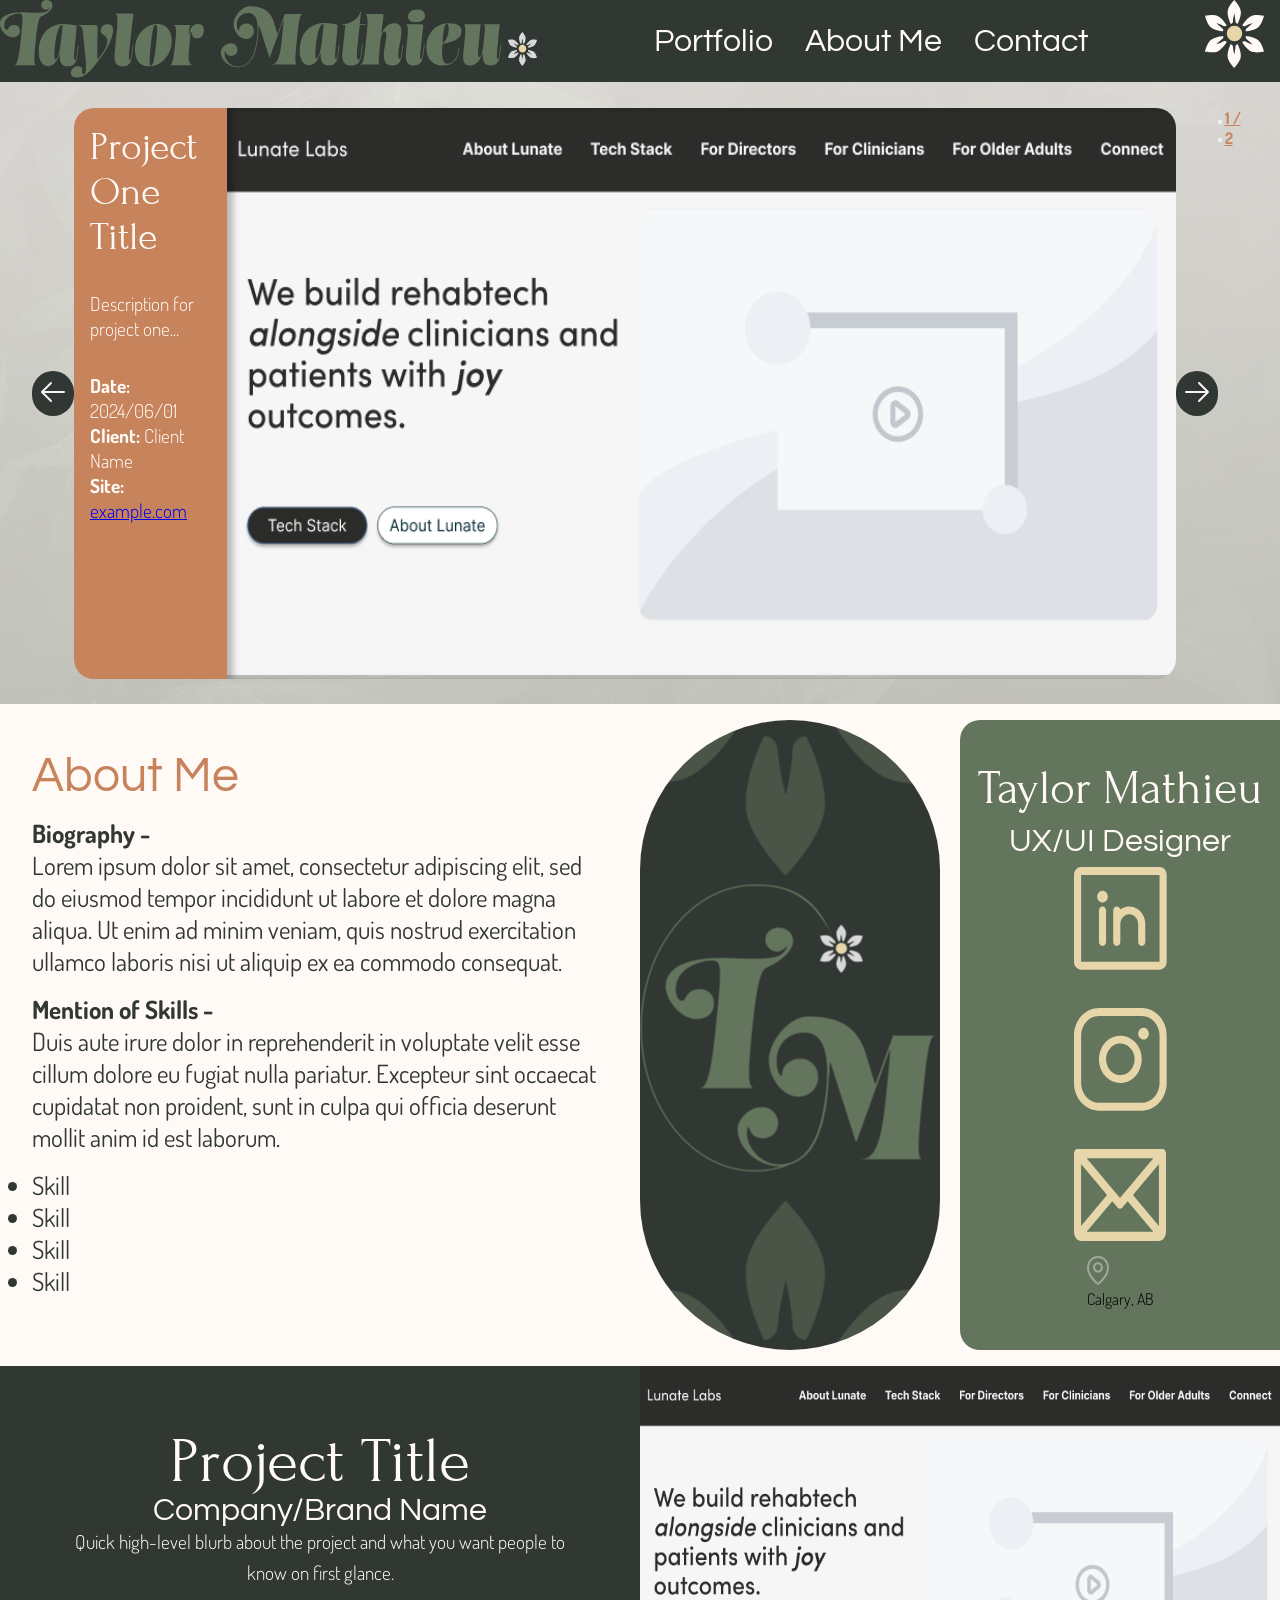
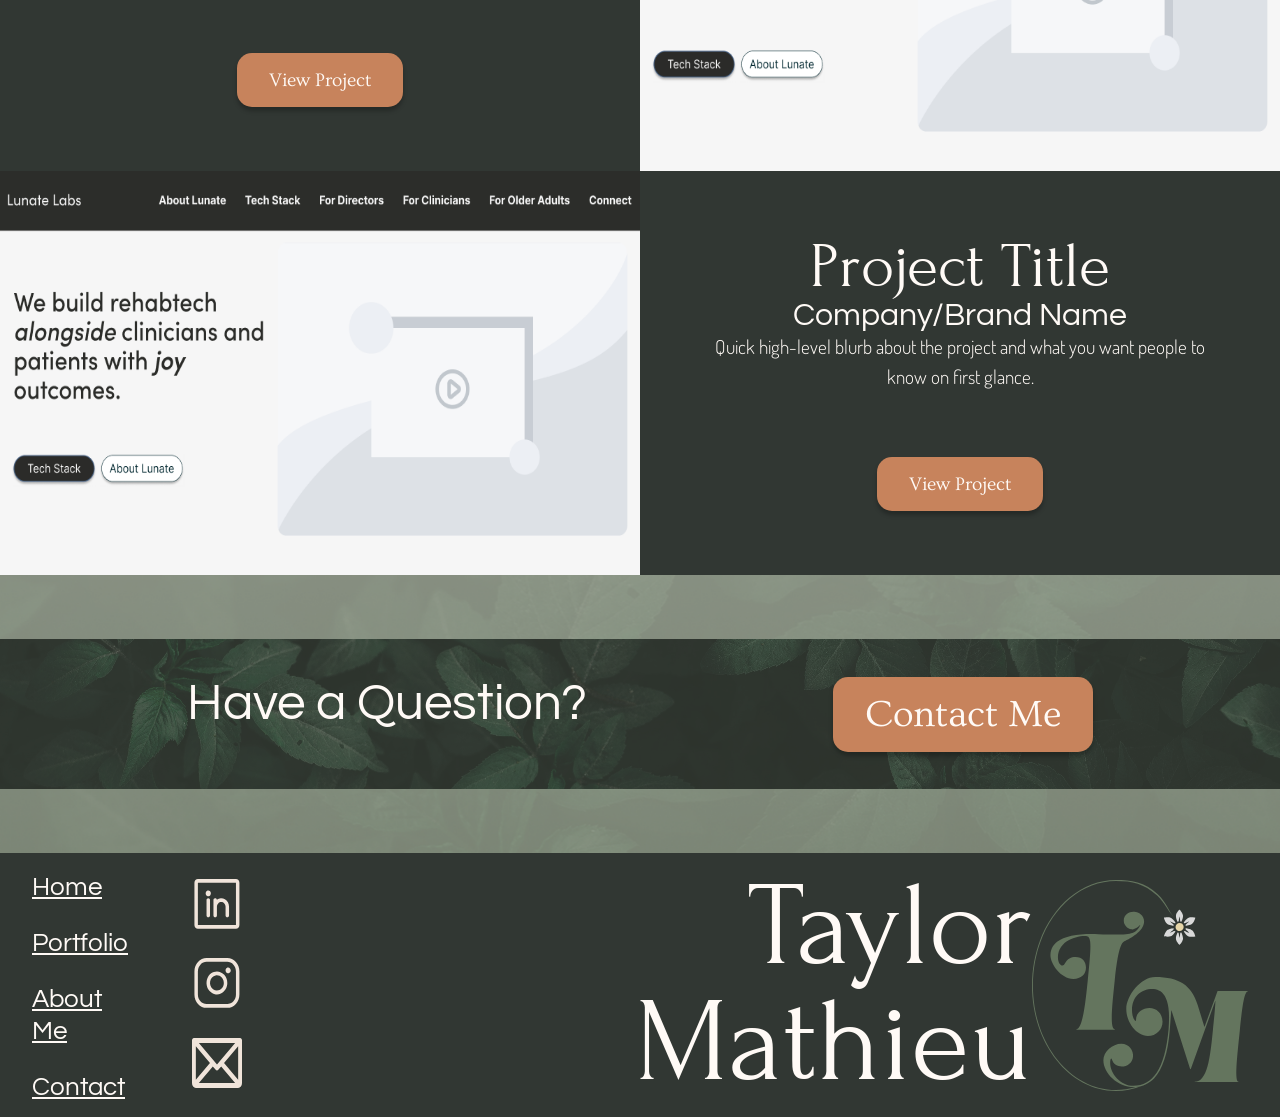
==== commit a94d8b74: "added extra images from project" ====
--- a/index.html
+++ b/index.html
@@ -9,7 +9,50 @@
 
 </head>
 <body>
-    <? php include(../includes/nav.inc) ?>
+    <!-- <? php include(../includes/nav.inc) ?> -->
+      <nav>
+        <a href="index.html" class="navWordmark">
+            <svg width="537" height="78" viewBox="0 0 537 78" fill="none" xmlns="http://www.w3.org/2000/svg">
+    <path d="M20.9 38.2902C22.99 17.8402 23.1 13.7702 20 13.4502C15.9 13.0202 4.19 15.6802 4.19 25.1902C4.19 29.6502 7.10999 30.8802 8.07999 28.7502C9.40999 25.9102 11.72 25.0402 13.98 25.0402C17.94 25.0402 19.92 27.6702 19.92 30.9102C19.92 34.7302 17.15 37.2102 12.83 37.2102C5.76999 37.2102 0 28.9302 0 24.1402C0 14.5602 12.22 11.7902 26.8 12.4002C45.99 13.2302 47.21 11.8602 49.48 8.94019C49.77 8.58019 50.54 7.2102 50.26 7.3902C49.54 8.2202 47.21 10.0502 45.48 9.74018C42.99 9.28018 41.13 7.36016 41.13 4.84016C41.13 1.38016 44.33 -0.199852 46.96 0.0201484C49.59 0.200148 52.52 2.00017 52.52 5.42017C52.52 10.8202 44.19 15.1302 42.11 16.0802C40.37 16.8702 38.25 17.3002 36.02 38.3602C34.54 52.3702 33.18 65.2202 36.2 65.2202V65.3602H14.45V65.2202C18.05 65.2202 19.6 51.0002 20.89 38.2902H20.9Z" fill="#64755E"/>
+    <path d="M59.6 54.2003C59.6 53.9803 59.49 53.8403 59.38 54.2003C57.11 61.5403 53.4001 66.1502 48.18 66.1502C42.1701 66.1502 37.92 60.0302 38.82 48.8702C39.97 34.6502 48.58 23.9602 63.48 23.9602C67.66 23.9602 72.77 24.7902 76.01 25.3602C76.48 25.4302 76.6901 25.6802 76.6601 26.1502C76.0501 33.9602 75.9801 34.7503 75.6501 38.1403C74.2101 53.1903 73.31 59.8903 75.11 59.8903C76.12 59.8903 76.41 57.6203 77.7401 45.7003C77.7801 45.4803 77.92 45.3402 78.1 45.3402C78.32 45.3402 78.5001 45.5203 78.4601 45.7003C76.91 60.5303 76.23 66.3702 67.8 66.3702C61.97 66.3702 59.59 63.6003 59.59 54.2003H59.6ZM55.68 59.5302C56.87 59.5302 59.4201 55.6102 60.9401 41.3802L62.09 30.9402C62.34 28.4902 62.49 26.9802 62.63 25.6502C62.67 25.1502 62.49 24.8902 61.95 24.9302C58.85 25.0702 56.37 34.0402 55.29 42.9702C55.18 43.8002 53.2701 59.5302 55.6901 59.5302H55.68Z" fill="#64755E"/>
+    <path d="M71.0501 71.7703C71.8101 68.5303 74.4701 66.2303 78.0701 66.2303C82.2801 66.2303 82.2501 68.6103 82.1001 71.5903C82.0601 73.6403 82.7501 74.3604 83.5801 74.3604C85.2401 74.3604 85.5201 72.4903 85.9201 69.3604C86.1401 67.7003 85.9901 62.3404 85.1301 54.0604C84.5501 48.5204 83.8001 41.7104 83.0801 33.8604C82.5001 27.4204 82.0701 26.1604 78.0401 25.1804L78.0801 25.0403H94.3201C95.6901 25.0403 97.5601 25.5804 97.7001 27.8104C97.8101 29.1404 97.4801 32.8103 97.4101 42.1003L97.3001 58.4803C97.3001 59.3803 98.0601 59.0603 98.5201 58.4803C102.8 53.1503 106.58 47.7504 107.34 41.7404C108.2 34.6104 99.9601 35.4803 100.64 29.9703C101.14 25.8303 104.24 24.1404 107.84 24.1404C112.3 24.1404 113.53 27.1304 112.95 31.8804C112.19 38.1104 108.09 47.5804 102.11 55.3904C96.5701 62.6604 88.2501 77.4603 76.7601 77.4603C71.9401 77.4603 70.3201 74.9403 71.0401 71.7703H71.0501Z" fill="#64755E"/>
+    <path d="M115.65 43.3703C117.41 25.8003 118.93 13.6703 115.22 13.6703L115.26 13.5303H131.43C132.94 13.5303 133.55 14.3903 133.34 15.8703C132.62 20.9103 131.58 29.7303 130.14 43.2703C128.88 54.9703 128.41 59.9003 129.71 59.9003C130.79 59.9003 131.22 58.0303 132.63 45.7103C132.67 45.4903 132.81 45.3503 132.99 45.3503C133.21 45.3503 133.39 45.5303 133.35 45.7103C131.77 60.4703 131.12 66.3803 122.73 66.3803C112.15 66.3803 114.45 55.7203 115.67 43.3703H115.65Z" fill="#64755E"/>
+    <path d="M135.27 45.4203C136.96 33.6103 145.89 24.0303 157.23 24.0303C168.57 24.0303 172.86 34.3303 171.63 43.9803C170.12 56.0003 160.86 66.3703 149.16 66.3703C136.59 66.3703 133.97 54.3803 135.26 45.4203H135.27ZM151.15 65.6503C153.17 65.6503 154.32 60.5403 156.15 43.6203C157.77 28.4603 157.7 24.7503 155.68 24.7503C153.56 24.7503 152.55 28.8203 150.75 45.7803C149.2 60.6503 149.13 65.6503 151.15 65.6503Z" fill="#64755E"/>
+    <path d="M175.05 44.4103C176.09 34.4703 176.99 25.1804 173.83 25.1804L173.87 25.0403H190.47C188.85 28.1703 188.74 33.9003 188.74 34.5403C188.7 34.8303 189.17 34.8303 189.24 34.5403C189.85 31.5903 190.9 24.1003 198.24 24.1003C202.52 24.1003 204.25 27.2703 203.82 31.3403C203.17 37.5303 199.68 38.4304 196.94 38.4304C191.07 38.4304 192.55 31.9904 191.04 31.9904C190.14 31.9904 190.46 35.5203 189.38 45.7803C188.01 58.8903 187.9 65.2203 193.95 65.2203V65.3604H169.61V65.2203C172.71 65.2203 173.71 57.1603 175.05 44.4103Z" fill="#64755E"/>
+    <path d="M220.81 52.4303C220.81 47.6403 225.95 43.2403 230.85 43.2403C235.39 43.2403 237.8 47.1303 237.44 50.5103C237.08 54.1103 234.02 55.9503 231.14 55.9503C228.76 55.9503 226.32 54.8003 225.52 51.8103C225.3 50.9503 224.62 51.5603 224.62 53.9003C224.62 59.7303 230.49 66.6103 237.8 66.6103C248.24 66.6103 255.33 57.7503 257.39 35.2903C259.19 15.8803 253.07 12.9003 248.24 12.9003C241.94 12.9003 236.86 17.2203 236.86 24.6403C236.86 26.4003 237.22 29.0303 238.48 30.4003C238.73 30.6503 239.09 30.7603 239.09 30.4003C239.09 25.6503 243.12 23.5203 246.61 23.5203C250.53 23.5203 253.92 26.3603 253.99 31.0803C254.06 35.4003 250.39 39.0003 245.78 39.0003C239.41 39.0003 233.65 31.4703 233.65 24.0903C233.65 16.7103 241.71 6.32031 249.89 6.32031C263.21 6.32031 270.34 10.9103 273.65 21.6403L277.39 33.7703C277.43 33.9103 277.5 33.9103 277.61 33.7703L284.85 14.1103H301.92V14.2503C299.54 14.2503 298.43 25.5503 297.17 37.5103C295.77 50.6903 294.25 64.3703 296.63 64.3703V64.5103H272V64.3703C279.2 64.3703 280.68 50.6203 282.04 37.4403C282.69 31.1803 283.41 24.5503 283.62 19.8003C283.62 19.6603 283.58 19.5103 283.48 19.8003L269.87 57.1303C269.76 57.4503 269.51 57.4503 269.4 57.1303L259 24.9103C258.96 24.7703 258.86 24.7703 258.86 24.9103L258.07 35.2803C256.34 57.6703 248.89 67.3203 237.87 67.3203C228.87 67.3203 220.81 59.7003 220.81 52.4303Z" fill="#64755E"/>
+    <path d="M320.59 53.3604C320.59 53.1404 320.48 53.0004 320.37 53.3604C318.1 60.7004 314.39 65.3104 309.17 65.3104C303.16 65.3104 298.91 59.1903 299.81 48.0303C300.96 33.8103 309.57 23.1204 324.47 23.1204C328.65 23.1204 333.76 23.9503 337 24.5203C337.47 24.5903 337.68 24.8404 337.65 25.3104C337.04 33.1204 336.97 33.9104 336.64 37.3004C335.2 52.3504 334.3 59.0504 336.1 59.0504C337.11 59.0504 337.4 56.7803 338.73 44.8604C338.77 44.6404 338.91 44.5004 339.09 44.5004C339.31 44.5004 339.49 44.6804 339.45 44.8604C337.9 59.6904 337.22 65.5303 328.79 65.5303C322.96 65.5303 320.58 62.7604 320.58 53.3604H320.59ZM316.67 58.6904C317.86 58.6904 320.41 54.7703 321.93 40.5403L323.08 30.1003C323.33 27.6503 323.48 26.1404 323.62 24.8104C323.66 24.3104 323.48 24.0503 322.94 24.0903C319.84 24.2303 317.36 33.2004 316.28 42.1304C316.17 42.9604 314.26 58.6904 316.68 58.6904H316.67Z" fill="#64755E"/>
+    <path d="M342.33 53.5703L345.28 25.6303C345.32 25.2703 344.92 24.9103 344.56 24.9103H342.33C342.11 24.9103 341.97 24.6903 342.01 24.5503C342.01 24.4103 342.19 24.1903 342.41 24.1903C349.75 24.1903 359.62 18.6503 360.34 11.8003C360.38 11.3703 361.1 11.3703 361.06 11.8003L359.84 23.4703C359.8 23.9003 360.06 24.1903 360.49 24.1903H365.32C365.54 24.1903 365.64 24.3303 365.64 24.5503C365.6 24.6903 365.46 24.9103 365.24 24.9103H360.42C359.99 24.9103 359.66 25.2003 359.63 25.6303L358.37 37.3003C357.11 49.5403 355.81 59.8403 358.41 59.8403C360.28 59.8403 360.75 55.8103 361.9 44.9303C361.94 44.7103 362.08 44.5703 362.3 44.5703C362.44 44.5703 362.66 44.7103 362.62 44.9303C361 60.2703 360.39 65.6003 350.16 65.6003C345.05 65.6003 341.52 61.5003 342.35 53.5803L342.33 53.5703Z" fill="#64755E"/>
+    <path d="M385.5 42.4803C387.26 33.8003 386.15 31.5303 384.31 31.5303C382.26 31.5303 381.14 35.6704 380.31 42.5504C379.59 48.5604 378.29 63.8304 379.23 64.3704V64.5104H360.29V64.3704C363.53 64.3704 364.43 55.7303 365.83 42.4803C366.69 34.2003 369.57 14.2504 365.33 14.2504L365.37 14.1104H381.5C382.98 14.1104 383.66 14.9403 383.52 16.4103C383.27 18.6803 381.61 30.4504 381.36 32.7604C381.32 33.0504 381.76 33.0504 381.86 32.8304C385.42 25.8504 389.53 23.2504 393.96 23.2504C402.71 23.2504 402.53 30.8504 399.72 44.2404C397.56 54.5004 398.32 59.0403 399.61 59.0403C400.69 59.0403 401.12 57.1703 402.53 44.8503C402.57 44.6303 402.71 44.4904 402.89 44.4904C403.11 44.4904 403.29 44.6703 403.25 44.8503C401.67 59.6103 401.02 65.5203 392.63 65.5203C382.05 65.5203 383.02 54.7203 385.5 42.4803Z" fill="#64755E"/>
+    <path d="M406.95 42.5203C408.03 31.7203 408.93 24.3403 405.22 24.3403L405.26 24.2003H421.43C422.94 24.2003 423.59 25.0603 423.34 26.5403C422.84 29.4603 422.26 34.5703 421.43 42.4203C420.17 54.1203 419.7 59.0503 421 59.0503C422.08 59.0503 422.51 57.1803 423.92 44.8603C423.96 44.6403 424.1 44.5003 424.28 44.5003C424.5 44.5003 424.68 44.6803 424.64 44.8603C423.06 59.6203 422.41 65.5303 414.02 65.5303C403.44 65.5303 405.74 54.8703 406.96 42.5203H406.95ZM417.21 9.79028C422.32 9.79028 425.09 12.0903 424.7 15.9103C424.3 19.8003 421.03 22.1003 415.91 22.1003C410.79 22.1003 407.95 19.8003 408.35 15.9103C408.75 12.0903 412.02 9.79028 417.21 9.79028Z" fill="#64755E"/>
+    <path d="M426.54 44.2802C427.62 34.2001 434.89 23.1802 448.68 23.1802C457.86 23.1802 461.93 26.4202 461.53 31.8202C461.21 36.2102 458 41.6802 443.31 43.6302C442.88 43.7002 442.55 43.9902 442.52 44.4202C441.51 56.5202 442.2 63.8602 447.67 63.8602C452.85 63.8602 457.82 57.8102 458.65 48.3102C458.69 48.0902 458.9 47.9502 459.05 47.9502C459.2 47.9502 459.41 48.0902 459.37 48.3102C457.86 61.3402 451.66 65.5901 443.1 65.5901C431.58 65.5901 425.21 56.8801 426.54 44.2802ZM443.39 42.6302C446.74 40.0702 448.36 34.5702 448.65 30.2802C448.97 25.4602 447.97 23.9102 446.85 23.9102C445.34 23.9102 443.68 25.8902 442.67 42.1302C442.63 42.7102 442.99 42.9602 443.39 42.6302Z" fill="#64755E"/>
+    <path d="M463.29 53.5704C465.34 34.0604 466.67 24.3404 463.33 24.3404L463.37 24.2004H480.87L480.83 24.3404C480.11 26.1404 479.89 33.3804 478.53 46.2304C477.7 54.0804 477.88 57.1704 479.39 57.1704C481.19 57.1704 482.31 52.9204 483.17 46.1504C485.33 29.2304 486.05 24.3304 482.77 24.3304L482.81 24.1904H499.95L499.91 24.3304C499.26 26.1304 499.15 31.5704 497.89 43.5604C496.74 54.5004 496.2 59.0404 497.96 59.0404C498.97 59.0404 499.26 56.7704 500.59 44.8504C500.63 44.6304 500.77 44.4904 500.95 44.4904C501.17 44.4904 501.35 44.6704 501.31 44.8504C499.76 59.6804 499.08 65.5204 490.65 65.5204C484.82 65.5204 482.69 62.7504 482.69 53.3504C482.69 53.1304 482.58 52.9904 482.47 53.3504C481.39 57.3804 477.54 65.5904 469.8 65.5904C463.61 65.5904 462.56 60.3304 463.28 53.5704H463.29Z" fill="#64755E"/>
+    <path d="M424.91 15.9505C424.91 19.2705 421.24 21.8704 416.72 22.1204C412.2 22.3704 407.54 20.6804 408.22 15.9704C408.46 14.3004 409.28 12.2104 411.04 11.1104C412.8 10.0104 415.91 9.67043 418.17 9.79043C423.62 10.0804 424.91 12.5605 424.91 15.9505Z" fill="#64755E"/>
+    <path d="M526.252 48.7086C526.252 50.8546 524.565 52.5943 522.484 52.5943C520.404 52.5943 518.717 50.8546 518.717 48.7086C518.717 46.5626 520.404 44.8229 522.484 44.8229C524.565 44.8229 526.252 46.5626 526.252 48.7086Z" fill="#E7D6A9"/>
+    <path d="M525.583 60.56C525.196 63.0131 522.381 66 522.381 66C522.381 66 519.629 63.1301 519.178 60.7543C518.671 58.0808 520.603 54.1486 520.603 54.1486C521.206 54.1486 521.686 54.6921 521.728 55.3124C521.842 57.0221 522.381 59.0752 522.381 59.2C522.381 59.3271 522.885 57.1669 522.965 55.3129C522.992 54.6894 523.471 54.1486 524.076 54.1486C524.076 54.1486 525.985 58.0171 525.583 60.56Z" fill="#D9D9D9"/>
+    <path d="M514.174 57.694C511.943 58.6347 508.003 57.7185 508.003 57.7185C508.003 57.7185 508.939 53.7992 510.668 52.1622C512.614 50.3203 516.875 49.9658 516.875 49.9658C517.189 50.4961 516.99 51.2015 516.499 51.5622C515.145 52.5561 513.729 54.1019 513.626 54.1671C513.521 54.2335 515.57 53.5485 517.145 52.6511C517.675 52.3493 518.372 52.4877 518.688 53.02C518.688 53.02 516.486 56.7188 514.174 57.694Z" fill="#D9D9D9"/>
+    <path d="M530.829 57.7649C533.06 58.7056 537 57.7895 537 57.7895C537 57.7895 536.064 53.8701 534.335 52.2332C532.389 50.3912 528.128 50.0367 528.128 50.0367C527.813 50.567 528.013 51.2725 528.504 51.6331C529.857 52.627 531.274 54.1729 531.377 54.238C531.482 54.3044 529.433 53.6195 527.858 52.7221C527.328 52.4202 526.631 52.5587 526.315 53.0909C526.315 53.0909 528.517 56.7898 530.829 57.7649Z" fill="#D9D9D9"/>
+    <path d="M530.829 39.9414C533.06 39.0007 537 39.9168 537 39.9168C537 39.9168 536.064 43.8362 534.335 45.4731C532.389 47.3151 528.128 47.6696 528.128 47.6696C527.813 47.1393 528.013 46.4338 528.504 46.0732C529.857 45.0793 531.274 43.5334 531.377 43.4683C531.482 43.4019 529.433 44.0868 527.858 44.9842C527.328 45.2861 526.631 45.1476 526.315 44.6154C526.315 44.6154 528.517 40.9165 530.829 39.9414Z" fill="#D9D9D9"/>
+    <path d="M514.171 39.9414C511.94 39.0007 508 39.9168 508 39.9168C508 39.9168 508.936 43.8362 510.665 45.4731C512.611 47.3151 516.872 47.6696 516.872 47.6696C517.187 47.1393 516.987 46.4338 516.496 46.0732C515.143 45.0793 513.726 43.5334 513.623 43.4683C513.518 43.4019 515.567 44.0868 517.142 44.9842C517.672 45.2861 518.369 45.1476 518.685 44.6154C518.685 44.6154 516.483 40.9165 514.171 39.9414Z" fill="#D9D9D9"/>
+    <path d="M525.583 37.44C525.196 34.9869 522.381 32 522.381 32C522.381 32 519.629 34.8699 519.178 37.2457C518.671 39.9192 520.603 43.8514 520.603 43.8514C521.206 43.8514 521.686 43.3079 521.728 42.6876C521.842 40.978 522.381 38.9248 522.381 38.8C522.381 38.6729 522.885 40.8331 522.965 42.6871C522.992 43.3106 523.471 43.8514 524.076 43.8514C524.076 43.8514 525.985 39.9829 525.583 37.44Z" fill="#D9D9D9"/>
+            </svg>
+        </a>
+
+        <ul>
+            <li><a href="projectDetails.html">Portfolio</a></li>
+            <li><a href="">About Me</a></li>
+            <li><a href="">Contact</a></li>
+        </ul>
+        <svg width="59" height="68" viewBox="0 0 59 68" fill="none" xmlns="http://www.w3.org/2000/svg" class="navFlower">
+        <path d="M35.773 57.12C34.9854 62.0262 29.2574 68 29.2574 68C29.2574 68 23.6581 62.2603 22.7418 57.5086C21.7108 52.1617 25.6416 44.2971 25.6416 44.2971C26.8683 44.2971 27.8436 45.3842 27.9284 46.6249C28.1621 50.0441 29.2574 54.1504 29.2574 54.4C29.2574 54.6542 30.2829 50.3339 30.4468 46.6259C30.5019 45.3789 31.4756 44.2971 32.7068 44.2971C32.7068 44.2971 36.5894 52.0342 35.773 57.12Z" fill="#FFFAF6"/>
+        <path d="M12.5606 51.3879C8.02244 53.2694 0.0059886 51.4371 0.0059886 51.4371C0.0059886 51.4371 1.90952 43.5983 5.42784 40.3245C9.38687 36.6405 18.055 35.9315 18.055 35.9315C18.6957 36.9921 18.2908 38.4031 17.2914 39.1244C14.5374 41.1122 11.6554 44.2038 11.4455 44.3341C11.2317 44.4669 15.4013 43.0971 18.6058 41.3022C19.6835 40.6985 21.102 40.9754 21.745 42.0399C21.745 42.0399 17.2648 49.4376 12.5606 51.3879Z" fill="#FFFAF6"/>
+        <path d="M46.4454 51.5298C50.9835 53.4113 59 51.579 59 51.579C59 51.579 57.0965 43.7402 53.5781 40.4664C49.6191 36.7825 40.951 36.0734 40.951 36.0734C40.3103 37.134 40.7152 38.545 41.7146 39.2663C44.4686 41.2541 47.3505 44.3457 47.5605 44.4761C47.7743 44.6088 43.6047 43.239 40.4002 41.4441C39.3224 40.8405 37.904 41.1174 37.261 42.1819C37.261 42.1819 41.7412 49.5795 46.4454 51.5298Z" fill="#FFFAF6"/>
+        <path d="M46.4454 15.8827C50.9835 14.0013 59 15.8336 59 15.8336C59 15.8336 57.0965 23.6724 53.5781 26.9462C49.6191 30.6301 40.951 31.3392 40.951 31.3392C40.3103 30.2786 40.7152 28.8676 41.7146 28.1463C44.4686 26.1585 47.3505 23.0669 47.5605 22.9365C47.7743 22.8038 43.6047 24.1736 40.4002 25.9685C39.3224 26.5721 37.904 26.2952 37.261 25.2307C37.261 25.2307 41.7412 17.8331 46.4454 15.8827Z" fill="#FFFAF6"/>
+        <path d="M12.5546 15.8827C8.01645 14.0013 0 15.8336 0 15.8336C0 15.8336 1.90353 23.6724 5.42185 26.9462C9.38088 30.6301 18.049 31.3392 18.049 31.3392C18.6897 30.2786 18.2848 28.8676 17.2854 28.1463C14.5314 26.1585 11.6495 23.0669 11.4395 22.9365C11.2257 22.8038 15.3953 24.1736 18.5998 25.9685C19.6776 26.5721 21.096 26.2952 21.739 25.2307C21.739 25.2307 17.2588 17.8331 12.5546 15.8827Z" fill="#FFFAF6"/>
+        <path d="M35.773 10.88C34.9854 5.97384 29.2574 0 29.2574 0C29.2574 0 23.6581 5.73973 22.7418 10.4914C21.7108 15.8383 25.6416 23.7029 25.6416 23.7029C26.8683 23.7029 27.8436 22.6158 27.9284 21.3751C28.1621 17.9559 29.2574 13.8496 29.2574 13.6C29.2574 13.3458 30.2829 17.6661 30.4468 21.3741C30.5019 22.6211 31.4756 23.7029 32.7068 23.7029C32.7068 23.7029 36.5894 15.9658 35.773 10.88Z" fill="#FFFAF6"/>
+        <path d="M37.1337 33.4171C37.1337 37.7092 33.7018 41.1886 29.4683 41.1886C25.2348 41.1886 21.8029 37.7092 21.8029 33.4171C21.8029 29.1251 25.2348 25.6457 29.4683 25.6457C33.7018 25.6457 37.1337 29.1251 37.1337 33.4171Z" fill="#E7D6A9"/>
+        </svg>
+
+    </nav>
 
         <main>
         
@@ -148,7 +191,7 @@
                         <p>
                             Quick high-level blurb about the project and what you want people to know on first glance. 
                         </p>
-                        <a href="" class="button">
+                        <a href="projectDetails.html" class="button">
                             View Project
                         </a>
 
@@ -170,7 +213,7 @@
                         <p>
                             Quick high-level blurb about the project and what you want people to know on first glance. 
                         </p>
-                        <a href="" class="button">
+                        <a href="projectDetails.html" class="button">
                             View Project
                         </a>
 
@@ -186,10 +229,84 @@
 
             </section>
 
-    <? php include(../includes/cta.inc) ?>
+    <!-- <? php include(../includes/cta.inc) ?> -->
+                 <div class="CTA">
+
+                Have a Question?
+                <a href="projectDetails.html" class="button">
+                    Contact Me
+                </a>
+
+            </div>
 
         </main>
-    <? php include(../includes/footer.inc) ?>
+    <!-- <? php include(../includes/footer.inc) ?> -->
+     <footer>
+    <div class="vertLinks">
+        <ul>
+            <li>
+                <a href="">
+                    Home
+                </a>
+            </li>
+            <li>
+                <a href="">
+                    Portfolio
+                </a>
+            </li>
+            <li>
+                <a href="">
+                    About Me
+                </a>
+            </li>
+            <li>
+                <a href="">
+                    Contact
+                </a>
+            </li>                                    
+        </ul>
+    </div>
+    
+    <div class="iconHolder">
+
+                <a href="https://www.linkedin.com/in/taylor-mathieu-43306a159/"target="_blank">
+                    <svg width="50" height="50" viewBox="0 0 93 103" fill="F0E4DA" xmlns="http://www.w3.org/2000/svg">
+                    <path d="M85.5441 0H7.12867C5.23803 0 3.42483 0.831784 2.08794 2.31237C0.751054 3.79296 0 5.80106 0 7.89493V94.7391C0 96.833 0.751054 98.8411 2.08794 100.322C3.42483 101.802 5.23803 102.634 7.12867 102.634H85.5441C87.4347 102.634 89.2479 101.802 90.5848 100.322C91.9217 98.8411 92.6728 96.833 92.6728 94.7391V7.89493C92.6728 5.80106 91.9217 3.79296 90.5848 2.31237C89.2479 0.831784 87.4347 0 85.5441 0ZM85.5441 94.7391H7.12867V7.89493H85.5441V94.7391ZM32.079 43.4221V75.0018C32.079 76.0487 31.7035 77.0528 31.0351 77.7931C30.3666 78.5334 29.46 78.9492 28.5147 78.9492C27.5694 78.9492 26.6628 78.5334 25.9943 77.7931C25.3259 77.0528 24.9504 76.0487 24.9504 75.0018V43.4221C24.9504 42.3752 25.3259 41.3711 25.9943 40.6308C26.6628 39.8905 27.5694 39.4746 28.5147 39.4746C29.46 39.4746 30.3666 39.8905 31.0351 40.6308C31.7035 41.3711 32.079 42.3752 32.079 43.4221ZM71.2867 57.2382V75.0018C71.2867 76.0487 70.9112 77.0528 70.2428 77.7931C69.5743 78.5334 68.6677 78.9492 67.7224 78.9492C66.7771 78.9492 65.8705 78.5334 65.202 77.7931C64.5336 77.0528 64.1581 76.0487 64.1581 75.0018V57.2382C64.1581 54.6209 63.2193 52.1107 61.5481 50.26C59.877 48.4093 57.6105 47.3696 55.2472 47.3696C52.8839 47.3696 50.6174 48.4093 48.9463 50.26C47.2752 52.1107 46.3364 54.6209 46.3364 57.2382V75.0018C46.3364 76.0487 45.9609 77.0528 45.2924 77.7931C44.624 78.5334 43.7174 78.9492 42.772 78.9492C41.8267 78.9492 40.9201 78.5334 40.2517 77.7931C39.5832 77.0528 39.2077 76.0487 39.2077 75.0018V43.4221C39.2121 42.4552 39.5368 41.5237 40.1202 40.8043C40.7036 40.085 41.5051 39.6278 42.3727 39.5195C43.2403 39.4112 44.1136 39.6593 44.827 40.2167C45.5403 40.7742 46.0441 41.6022 46.2428 42.5438C48.654 40.7323 51.4653 39.6823 54.3746 39.5068C57.284 39.3312 60.1816 40.0367 62.7562 41.5473C65.3309 43.058 67.4853 45.3168 68.9883 48.0813C70.4912 50.8457 71.2858 54.0114 71.2867 57.2382ZM33.8612 29.606C33.8612 30.7771 33.5476 31.9219 32.9602 32.8956C32.3727 33.8693 31.5377 34.6283 30.5607 35.0764C29.5838 35.5246 28.5088 35.6419 27.4716 35.4134C26.4345 35.1849 25.4819 34.621 24.7341 33.7929C23.9864 32.9648 23.4772 31.9097 23.2709 30.7611C23.0646 29.6125 23.1705 28.422 23.5752 27.34C23.9798 26.2581 24.6651 25.3333 25.5443 24.6827C26.4236 24.032 27.4573 23.6848 28.5147 23.6848C29.9327 23.6848 31.2926 24.3086 32.2952 25.4191C33.2979 26.5295 33.8612 28.0356 33.8612 29.606Z" fill=""/>
+                    </svg>
+                </a>
+
+                <a href="">
+                    <svg width="50" height="50" viewBox="0 0 93 103" fill="none" xmlns="http://www.w3.org/2000/svg">
+                    <path d="M46.3364 27.6322C42.1066 27.6322 37.9719 29.0213 34.4549 31.6238C30.938 34.2264 28.1969 37.9254 26.5783 42.2532C24.9596 46.5811 24.5361 51.3433 25.3613 55.9377C26.1865 60.5321 28.2233 64.7523 31.2142 68.0647C34.2051 71.3771 38.0157 73.6328 42.1642 74.5467C46.3127 75.4606 50.6127 74.9915 54.5205 73.1989C58.4282 71.4062 61.7683 68.3705 64.1182 64.4756C66.4681 60.5806 67.7224 56.0014 67.7224 51.317C67.7165 45.0374 65.4615 39.0169 61.4521 34.5766C57.4427 30.1362 52.0065 27.6388 46.3364 27.6322ZM46.3364 67.1069C43.5165 67.1069 40.76 66.1808 38.4154 64.4458C36.0708 62.7108 34.2434 60.2447 33.1643 57.3595C32.0852 54.4743 31.8029 51.2995 32.353 48.2366C32.9031 45.1736 34.261 42.3601 36.2549 40.1519C38.2488 37.9436 40.7893 36.4398 43.5549 35.8306C46.3206 35.2213 49.1872 35.534 51.7924 36.7291C54.3976 37.9242 56.6243 39.948 58.1909 42.5446C59.7576 45.1413 60.5937 48.1941 60.5937 51.317C60.5937 55.5047 59.0916 59.5209 56.4178 62.4821C53.7441 65.4433 50.1177 67.1069 46.3364 67.1069ZM67.7224 0H24.9504C18.3353 0.00783683 11.9932 2.9216 7.31561 8.10195C2.63804 13.2823 0.00707621 20.3061 0 27.6322V75.0018C0.00707621 82.3279 2.63804 89.3517 7.31561 94.5321C11.9932 99.7124 18.3353 102.626 24.9504 102.634H67.7224C74.3375 102.626 80.6796 99.7124 85.3572 94.5321C90.0347 89.3517 92.6657 82.3279 92.6728 75.0018V27.6322C92.6657 20.3061 90.0347 13.2823 85.3572 8.10195C80.6796 2.9216 74.3375 0.00783683 67.7224 0ZM85.5441 75.0018C85.5441 80.2365 83.6665 85.2567 80.3242 88.9582C76.982 92.6596 72.449 94.7391 67.7224 94.7391H24.9504C20.2238 94.7391 15.6907 92.6596 12.3485 88.9582C9.00631 85.2567 7.12867 80.2365 7.12867 75.0018V27.6322C7.12867 22.3976 9.00631 17.3773 12.3485 13.6758C15.6907 9.97439 20.2238 7.89493 24.9504 7.89493H67.7224C72.449 7.89493 76.982 9.97439 80.3242 13.6758C83.6665 17.3773 85.5441 22.3976 85.5441 27.6322V75.0018ZM74.8511 25.6585C74.8511 26.8296 74.5375 27.9744 73.95 28.9481C73.3625 29.9219 72.5275 30.6808 71.5506 31.129C70.5736 31.5771 69.4986 31.6944 68.4615 31.4659C67.4244 31.2375 66.4717 30.6735 65.724 29.8454C64.9763 29.0173 64.4671 27.9623 64.2608 26.8137C64.0545 25.6651 64.1604 24.4745 64.565 23.3926C64.9697 22.3106 65.655 21.3858 66.5342 20.7352C67.4134 20.0846 68.4471 19.7373 69.5046 19.7373C70.9226 19.7373 72.2825 20.3612 73.2851 21.4716C74.2878 22.582 74.8511 24.0881 74.8511 25.6585Z" fill=""/>
+                    </svg>
+
+                </a>
+
+                <a href="mailto:taylormathieu44@gmail.com">
+                    <svg width="50" height="50" viewBox="0 0 92 92" fill="none" xmlns="http://www.w3.org/2000/svg">
+                    <path d="M88.4615 0H3.53846C2.6 0 1.69998 0.484642 1.03639 1.34731C0.372801 2.20998 0 3.38 0 4.6V82.8C0 85.24 0.745602 87.58 2.07278 89.3054C3.39996 91.0307 5.20001 92 7.07692 92H84.9231C86.8 92 88.6 91.0307 89.9272 89.3054C91.2544 87.58 92 85.24 92 82.8V4.6C92 3.38 91.6272 2.20998 90.9636 1.34731C90.3 0.484642 89.4 0 88.4615 0ZM46 48.9612L12.6367 9.2H79.3633L46 48.9612ZM33.0448 46L7.07692 76.9408V15.0593L33.0448 46ZM38.2817 52.2388L43.5894 58.5925C44.2422 59.3715 45.0961 59.8038 45.9823 59.8038C46.8685 59.8038 47.7224 59.3715 48.3752 58.5925L53.6829 52.2388L79.3367 82.8H12.6367L38.2817 52.2388ZM58.9552 46L84.9231 15.0535V76.9465L58.9552 46Z" fill=""/>
+                    </svg>
+                </a>
+
+    </div>
+
+    <div class="footLogos">
+    <h1>Taylor <br> Mathieu</h1>
+    <svg width="216" height="211" viewBox="0 0 216 211" fill="none" xmlns="http://www.w3.org/2000/svg">
+    <path d="M150.965 59.3041C150.546 61.8638 147.5 64.9805 147.5 64.9805C147.5 64.9805 144.523 61.9859 144.036 59.5068C143.488 56.7171 145.578 52.614 145.578 52.614C146.23 52.614 146.749 53.1811 146.794 53.8284C146.918 55.6123 147.5 57.7547 147.5 57.885C147.5 58.0176 148.046 55.7635 148.133 53.8289C148.162 53.1783 148.68 52.614 149.334 52.614C149.334 52.614 151.399 56.6507 150.965 59.3041Z" fill="#D9D9D9"/>
+    <path d="M156.639 56.3875C159.052 57.3691 163.315 56.4131 163.315 56.4131C163.315 56.4131 162.303 52.3234 160.432 50.6153C158.327 48.6933 153.718 48.3234 153.718 48.3234C153.377 48.8767 153.593 49.6129 154.124 49.9892C155.588 51.0263 157.121 52.6393 157.232 52.7073C157.346 52.7766 155.129 52.0619 153.425 51.1254C152.852 50.8105 152.098 50.955 151.756 51.5103C151.756 51.5103 154.138 55.3699 156.639 56.3875Z" fill="#D9D9D9"/>
+    <path d="M138.619 37.7892C136.206 36.8076 131.944 37.7636 131.944 37.7636C131.944 37.7636 132.956 41.8533 134.826 43.5614C136.932 45.4834 141.541 45.8533 141.541 45.8533C141.881 45.3 141.666 44.5638 141.135 44.1875C139.67 43.1504 138.138 41.5374 138.026 41.4694C137.912 41.4001 140.13 42.1148 141.833 43.0513C142.406 43.3662 143.161 43.2218 143.503 42.6664C143.503 42.6664 141.12 38.8068 138.619 37.7892Z" fill="#D9D9D9"/>
+    <path d="M150.965 35.1791C150.546 32.6194 147.5 29.5027 147.5 29.5027C147.5 29.5027 144.523 32.4973 144.036 34.9764C143.488 37.766 145.578 41.8692 145.578 41.8692C146.23 41.8692 146.749 41.3021 146.794 40.6548C146.918 38.8708 147.5 36.7284 147.5 36.5982C147.5 36.4656 148.046 38.7197 148.133 40.6542C148.162 41.3049 148.68 41.8692 149.334 41.8692C149.334 41.8692 151.399 37.8325 150.965 35.1791Z" fill="#D9D9D9"/>
+    <path d="M55.7116 100.83C59.4392 63.9329 59.6238 56.5947 54.1061 56.0158C46.78 55.2316 25.9274 60.0491 25.9274 77.1905C25.9274 85.2384 31.1313 87.4604 32.866 83.6139C35.2465 78.4789 39.3432 76.9291 43.3846 76.9291C50.4523 76.9291 53.9769 81.6719 53.9769 87.5164C53.9769 94.4066 49.0313 98.888 41.3362 98.888C28.7508 98.888 18.4537 83.95 18.4537 75.3046C18.4537 58.0325 40.229 53.0282 66.2302 54.1299C100.443 55.6237 102.621 53.1589 106.662 47.8933C107.179 47.2397 108.563 44.7749 108.046 45.0924C106.754 46.5862 102.602 49.8912 99.5205 49.331C95.0732 48.5094 91.77 45.0364 91.77 40.4803C91.77 34.2436 97.4906 31.3867 102.178 31.7788C106.865 32.0963 112.087 35.364 112.087 41.5259C112.087 51.273 97.2323 59.0407 93.5231 60.7586C90.4229 62.1964 86.6399 62.962 82.6723 100.961C82.6657 101.024 82.6592 101.087 82.6526 101.15C80.0213 126.34 77.611 149.416 82.986 149.416V149.677H44.2149V149.416C50.6368 149.416 53.3864 123.76 55.7116 100.83Z" fill="#64755E"/>
+    <path d="M139.51 130.575L158.055 188.703C158.24 189.282 158.701 189.282 158.886 188.703L183.152 121.351C183.355 120.828 183.411 121.09 183.411 121.351C183.052 129.301 181.935 140.131 180.848 150.656L180.587 153.188C178.133 176.958 175.513 201.774 162.669 201.774V202.035H206.57V201.774C202.41 201.774 204.916 178.06 207.38 154.737L207.53 153.319L207.758 151.129C209.918 130.392 211.9 111.361 216 111.361V111.1H185.57L172.671 146.559C172.468 146.82 172.339 146.82 172.283 146.559L165.603 124.675C159.698 105.33 146.983 97.0394 123.233 97.0394C108.655 97.0394 94.2797 115.787 94.2797 129.1C94.2797 142.414 104.54 155.989 115.907 155.989C124.119 155.989 130.67 149.491 130.541 141.704C130.412 133.208 124.378 128.073 117.384 128.073C111.165 128.073 103.968 131.901 103.968 140.472C103.968 141.125 103.322 140.92 102.879 140.472C100.628 137.988 99.9819 133.246 99.9819 130.071C99.9819 116.683 109.024 108.896 120.262 108.896C128.88 108.896 139.786 114.293 136.576 149.304C132.922 189.823 120.281 205.807 101.661 205.807C88.6328 205.807 78.1696 193.408 78.1696 182.877C78.1696 178.657 79.3876 177.537 79.7751 179.105C81.196 184.502 85.5511 186.574 89.7954 186.574C94.944 186.574 100.388 183.269 101.034 176.771C101.661 170.665 97.3615 163.644 89.2788 163.644C80.5502 163.644 71.3787 171.58 71.3787 180.226H71.3972C71.3972 193.353 85.7541 207.096 101.809 207.096C102.513 207.096 103.209 207.073 103.896 207.028C105.636 206.915 107.323 206.656 108.953 206.249C112.127 205.007 114.974 203.994 118.103 201.664C119.434 200.673 120.825 199.722 122.039 198.439C130.436 189.558 135.977 173.58 137.83 149.285L139.251 130.575C139.251 130.314 139.454 130.314 139.51 130.575Z" fill="#64755E"/>
+    <path fill-rule="evenodd" clip-rule="evenodd" d="M124.562 14.9381C111.98 3.74903 100.582 0.933628 83.9641 0.933628C38.2781 0.933628 0.922683 47.5507 0.922683 105.5C0.922683 163.449 38.2781 210.066 83.9641 210.066C90.8292 210.066 97.5061 209.014 103.896 207.028C105.636 206.915 107.323 206.656 108.953 206.249C101.059 209.337 92.6663 211 83.9641 211C37.592 211 0 163.766 0 105.5C0 47.234 37.592 0 83.9641 0C98.6897 0 113.07 2.11767 125.485 14.0044C130.277 18.5922 133.055 22.7127 135.698 27.6188C137.598 31.1463 139.426 34.5395 142.218 37.423C139.501 34.5468 137.48 31.7434 137.48 31.7434C137.48 31.7434 130.734 20.4267 124.562 14.9381Z" fill="#64755E"/>
+    <path d="M135.814 49.8377C138.108 48.5251 141.544 48.2493 141.544 48.2493C141.601 48.3424 141.643 48.4406 141.67 48.5414C141.784 48.9679 141.637 49.4407 141.316 49.7645C141.261 49.8193 141.202 49.8698 141.138 49.9151C140.032 50.6985 138.887 51.8105 138.345 52.337C138.169 52.5075 138.057 52.6166 138.029 52.6333C137.916 52.7025 140.133 51.9878 141.837 51.0514C142.41 50.7364 143.164 50.8809 143.506 51.4363C143.506 51.4363 141.124 55.2959 138.622 56.3134C136.209 57.2951 131.947 56.3391 131.947 56.3391C131.947 56.3391 132.89 52.5279 134.638 50.7271C134.701 50.6625 134.765 50.6005 134.83 50.5413C135.117 50.2788 135.451 50.0453 135.814 49.8377Z" fill="#D9D9D9"/>
+    <path d="M143.615 47.7332C143.564 47.4759 143.537 47.2098 143.537 46.9375C143.537 44.6982 145.361 42.8829 147.612 42.8829C148.626 42.8829 149.554 43.2512 150.267 43.8607C150.376 43.9542 150.481 44.0533 150.579 44.1576C151.267 44.8835 151.688 45.8615 151.688 46.9375C151.688 49.1768 149.863 50.9921 147.612 50.9921C145.984 50.9921 144.578 50.0418 143.925 48.6682C143.786 48.3742 143.681 48.0608 143.615 47.7332Z" fill="#E7D6A9"/>
+    <path d="M163.315 37.7636C163.315 37.7636 159.052 36.8076 156.639 37.7892C154.138 38.8068 151.756 42.6664 151.756 42.6664C151.77 42.6899 151.786 42.7127 151.801 42.7347C151.845 42.7953 151.894 42.8502 151.947 42.8995C152.333 43.256 152.943 43.3162 153.425 43.0513C155.129 42.1148 157.346 41.4001 157.232 41.4694C157.205 41.486 157.093 41.5952 156.917 41.7657C156.375 42.2922 155.23 43.4041 154.124 44.1875C153.593 44.5638 153.377 45.3 153.718 45.8533C153.718 45.8533 158.327 45.4834 160.432 43.5614C162.303 41.8533 163.315 37.7636 163.315 37.7636Z" fill="#D9D9D9"/>
+    </svg>
+
+    </div>
+</footer>  
 
 </body>
 <script src="hero.js"></script>
